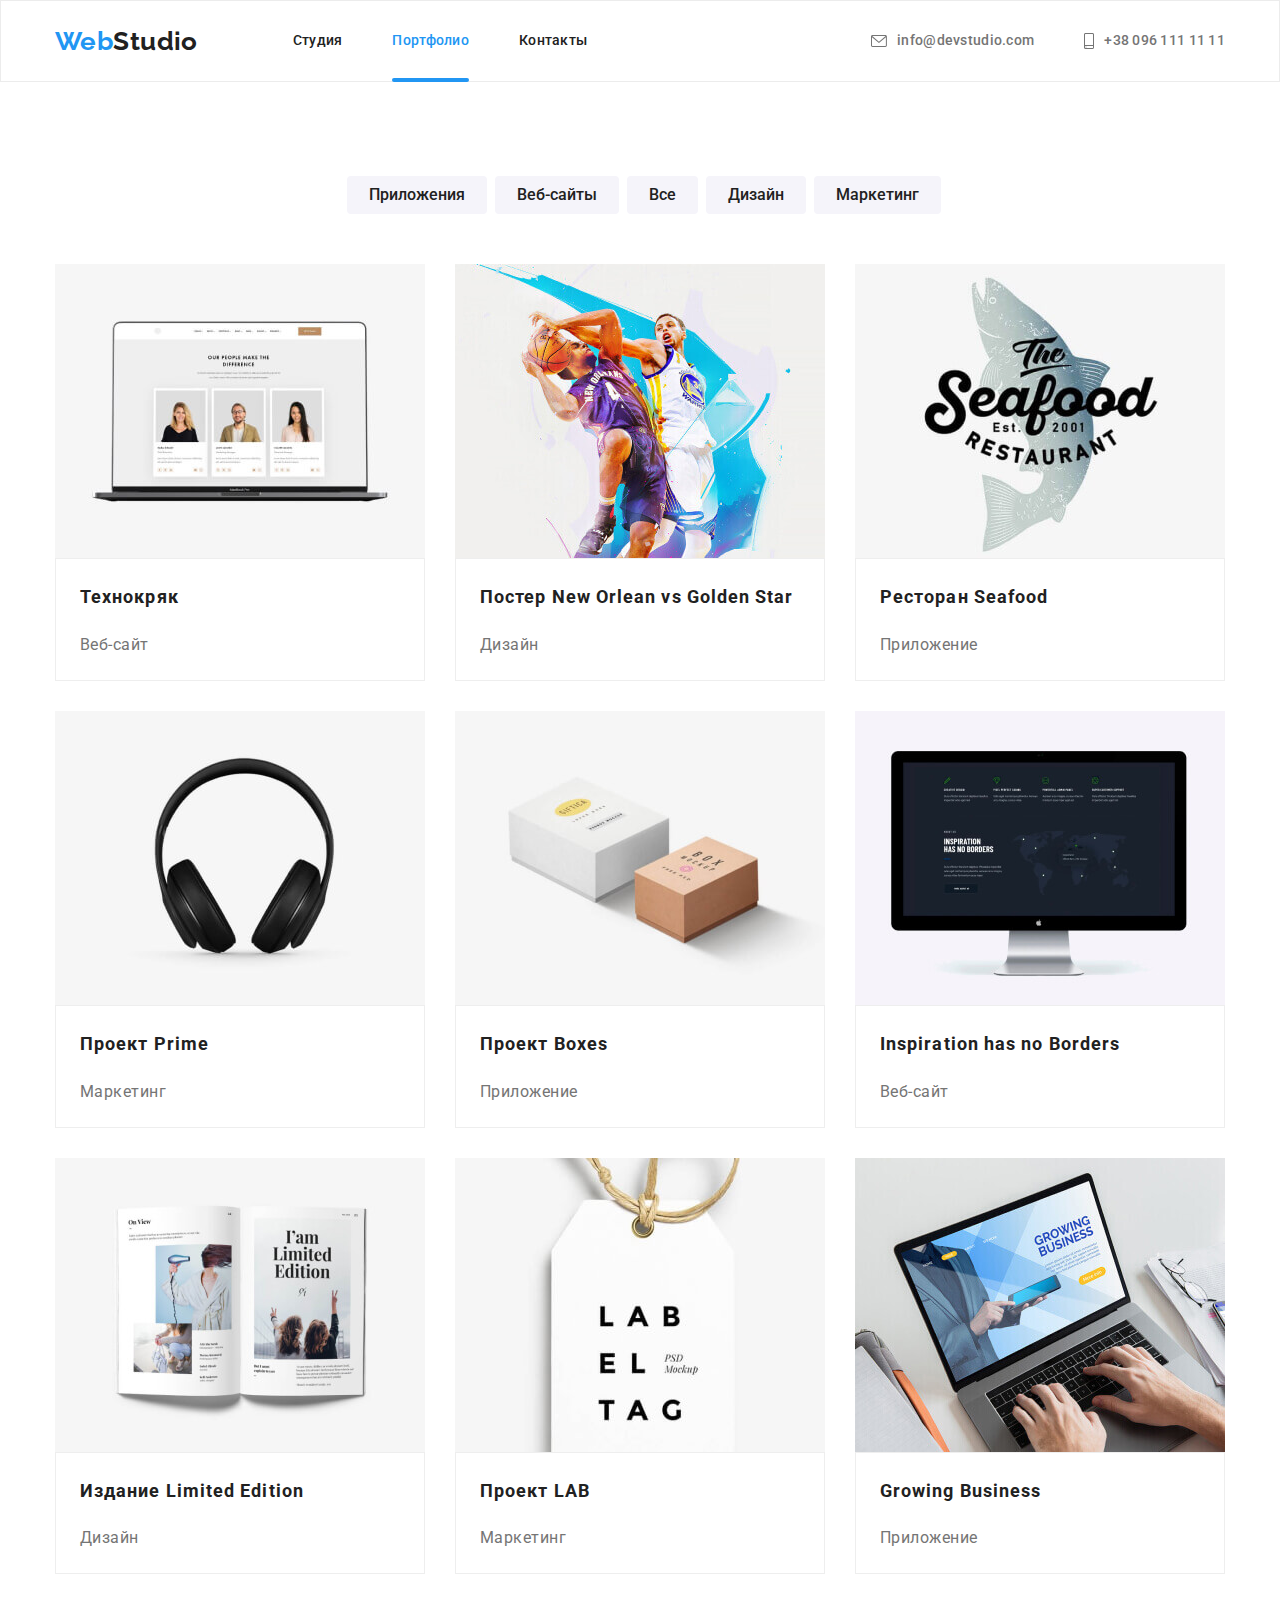
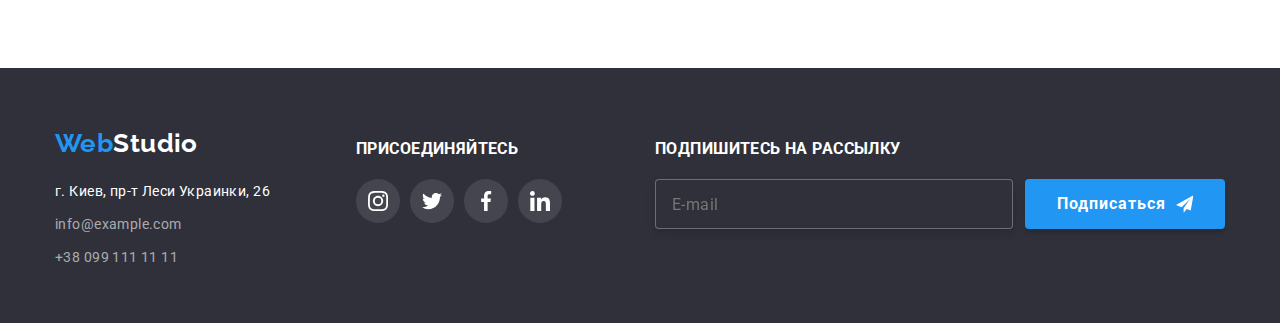
==== portfolio.html @ 230a0dd6 "клонирование" ====
<!DOCTYPE html>
<html lang="ru">
  <head>
    <meta charset="UTF-8" />
    <meta http-equiv="X-UA-Compatible" content="IE=edge" />
    <meta name="viewport" content="width=device-width, initial-scale=1.0" />
    <title>Эффективные решения для вашего бизнеса</title>
    <link rel="preconnect" href="https://fonts.gstatic.com" />
    <link
      href="https://fonts.googleapis.com/css2?family=Raleway:wght@700&family=Roboto:wght@400;500;700;900&display=swap"
      rel="stylesheet"
    />
    <link
      rel="stylesheet"
      href="https://cdnjs.cloudflare.com/ajax/libs/modern-normalize/1.0.0/modern-normalize.css"
    />
    <link rel="stylesheet" href="./css/main.css" />
  </head>

  <body>
    <header class="header">
      <div class="header__container">
        <nav class="header__nav">
          <a href="" lang="en" class="logo"
            >Web<span class="header__logo-text">Studio</span>
          </a>
          <ul class="header__list">
            <li class="item site-nav__item">
              <a href="./index.html" class="link site-nav__link">Студия</a>
            </li>
            <li class="item site-nav__item">
              <a href="" class="link site-nav__link current">Портфолио</a>
            </li>
            <li class="item site-nav__item">
              <a href="" class="link site-nav__link">Контакты</a>
            </li>
          </ul>
        </nav>

        <ul class="auth-nav">
          <li class="item auth-nav__item">
            <a
              class="link auth-nav__link"
              href="mailto:info@devstudio.com"
              target="_blank"
              rel="noopener noreferrer"
            >
              <svg class="icon auth-nav__icon" width="16px" height="12px">
                <use href="./images/icons.svg/sprite.svg#icon-envelope"></use>
              </svg>
              info@devstudio.com
            </a>
          </li>
          <li class="item auth-nav__item">
            <a
              class="link auth-nav__link"
              href="tel:+380961111111"
              target="_blank"
              rel="noopener noreferrer"
            >
              <svg class="icon auth-nav__icon" width="10px" height="16px">
                <use href="./images/icons.svg/sprite.svg#icon-smartphone"></use>
              </svg>
              +38 096 111 11 11
            </a>
          </li>
        </ul>
      </div>
    </header>

    <!-- Портфолио -->
    <section class="section">
      <div class="container">
        <h1 class="visually-hidden">Портфолио</h1>
        <ul class="control__list">
          <li class="control__item">
            <button type="button" class="control__btn">Приложения</button>
          </li>
          <li class="control__item">
            <button type="button" class="control__btn">Веб-сайты</button>
          </li>
          <li class="control__item">
            <button type="button" class="control__btn">Все</button>
          </li>
          <li class="control__item">
            <button type="button" class="control__btn">Дизайн</button>
          </li>
          <li class="control__item">
            <button type="button" class="control__btn">Маркетинг</button>
          </li>
        </ul>

        <ul class="portfolio__list">
          <li class="portfolio__item">
            <a class="portfolio__link" href="">
              <div class="portfolio__thumb">
                <img
                  src="./images/portfolio/technocryk.jpg"
                  alt="Технокряк"
                  width="370"
                  height="294"
                />
                <div class="portfolio-overlay">
                  <p class="portfolio__text">
                    Технокряк это современная площадка распространения
                    коронавируса. Компании используют эту платформу для
                    цифрового шпионажа и атак на защищённые сервера конкурентов.
                  </p>
                </div>
              </div>
              <div class="portfolio__box">
                <h2 class="portfolio__title">Технокряк</h2>
                <p class="portfolio__desc">Веб-сайт</p>
              </div>
            </a>
          </li>

          <li class="portfolio__item">
            <a class="portfolio__link" href="">
              <div class="portfolio__thumb">
                <img
                  src="./images/portfolio/poster.jpg"
                  alt="Постер"
                  width="370"
                  height="294"
                />
                <div class="portfolio-overlay">
                  <p class="portfolio__text">
                    Технокряк это современная площадка распространения
                    коронавируса. Компании используют эту платформу для
                    цифрового шпионажа и атак на защищённые сервера конкурентов.
                  </p>
                </div>
              </div>
              <div class="portfolio__box">
                <h2 class="portfolio__title">
                  Постер New Orlean vs Golden Star
                </h2>
                <p class="portfolio__desc">Дизайн</p>
              </div>
            </a>
          </li>
          <li class="portfolio__item">
            <a class="portfolio__link" href="">
              <div class="portfolio__thumb">
                <img
                  src="./images/portfolio/restaurant.jpg"
                  alt="Ресторан Seafood"
                  width="370"
                  height="294"
                />
                <div class="portfolio-overlay">
                  <p class="portfolio__text">
                    Технокряк это современная площадка распространения
                    коронавируса. Компании используют эту платформу для
                    цифрового шпионажа и атак на защищённые сервера конкурентов.
                  </p>
                </div>
              </div>
              <div class="portfolio__box">
                <h2 class="portfolio__title">Ресторан Seafood</h2>
                <p class="portfolio__desc">Приложение</p>
              </div>
            </a>
          </li>
          <li class="portfolio__item">
            <a class="portfolio__link" href="">
              <div class="portfolio__thumb">
                <img
                  src="./images/portfolio/project-prime.jpg"
                  alt="Проект Prime"
                  width="370"
                  height="294"
                />
                <div class="portfolio-overlay">
                  <p class="portfolio__text">
                    Технокряк это современная площадка распространения
                    коронавируса. Компании используют эту платформу для
                    цифрового шпионажа и атак на защищённые сервера конкурентов.
                  </p>
                </div>
              </div>
              <div class="portfolio__box">
                <h2 class="portfolio__title">Проект Prime</h2>
                <p class="portfolio__desc">Маркетинг</p>
              </div>
            </a>
          </li>
          <li class="portfolio__item">
            <a class="portfolio__link" href="">
              <div class="portfolio__thumb">
                <img
                  src="./images/portfolio/project-boxes.jpg"
                  alt="Проект Boxes"
                  width="370"
                  height="294"
                />
                <div class="portfolio-overlay">
                  <p class="portfolio__text">
                    Технокряк это современная площадка распространения
                    коронавируса. Компании используют эту платформу для
                    цифрового шпионажа и атак на защищённые сервера конкурентов.
                  </p>
                </div>
              </div>
              <div class="portfolio__box">
                <h2 class="portfolio__title">Проект Boxes</h2>
                <p class="portfolio__desc">Приложение</p>
              </div>
            </a>
          </li>
          <li class="portfolio__item">
            <a class="portfolio__link" href="">
              <div class="portfolio__thumb">
                <img
                  src="./images/portfolio/inspiration.jpg"
                  alt="Inspiration has no Borders"
                  width="370"
                  height="294"
                />
                <div class="portfolio-overlay">
                  <p class="portfolio__text">
                    Технокряк это современная площадка распространения
                    коронавируса. Компании используют эту платформу для
                    цифрового шпионажа и атак на защищённые сервера конкурентов.
                  </p>
                </div>
              </div>

              <div class="portfolio__box">
                <h2 class="portfolio__title">Inspiration has no Borders</h2>
                <p class="portfolio__desc">Веб-сайт</p>
              </div>
            </a>
          </li>
          <li class="portfolio__item">
            <a class="portfolio__link" href="">
              <div class="portfolio__thumb">
                <img
                  src="./images/portfolio/limited-edition.jpg"
                  alt="Издание Limited Edition"
                  width="370"
                  height="294"
                />
                <div class="portfolio-overlay">
                  <p class="portfolio__text">
                    Технокряк это современная площадка распространения
                    коронавируса. Компании используют эту платформу для
                    цифрового шпионажа и атак на защищённые сервера конкурентов.
                  </p>
                </div>
              </div>
              <div class="portfolio__box">
                <h2 class="portfolio__title">Издание Limited Edition</h2>
                <p class="portfolio__desc">Дизайн</p>
              </div>
            </a>
          </li>
          <li class="portfolio__item">
            <a class="portfolio__link" href="">
              <div class="portfolio__thumb">
                <img
                  src="./images/portfolio/project-lab.jpg"
                  alt="Проект LAB"
                  width="370"
                  height="294"
                />
                <div class="portfolio-overlay">
                  <p class="portfolio__text">
                    Технокряк это современная площадка распространения
                    коронавируса. Компании используют эту платформу для
                    цифрового шпионажа и атак на защищённые сервера конкурентов.
                  </p>
                </div>
              </div>
              <div class="portfolio__box">
                <h2 class="portfolio__title">Проект LAB</h2>
                <p class="portfolio__desc">Маркетинг</p>
              </div>
            </a>
          </li>
          <li class="portfolio__item">
            <a class="portfolio__link" href="">
              <div class="portfolio__thumb">
                <img
                  src="./images/portfolio/growing.jpg"
                  alt="Growing Business"
                  width="370"
                  height="294"
                />
                <div class="portfolio-overlay">
                  <p class="portfolio__text">
                    Технокряк это современная площадка распространения
                    коронавируса. Компании используют эту платформу для
                    цифрового шпионажа и атак на защищённые сервера конкурентов.
                  </p>
                </div>
              </div>
              <div class="portfolio__box">
                <h2 class="portfolio__title">Growing Business</h2>
                <p class="portfolio__desc">Приложение</p>
              </div>
            </a>
          </li>
        </ul>
      </div>
    </section>

    <!-- Футер -->
    <footer class="page-footer">
      <div class="container footer">
        <div class="footer-first">
          <a href="" lang="en" class="logo"
            >Web<span class="footer__logo-text">Studio</span>
          </a>

          <address class="address">
            <ul class="address__list">
              <li class="address__item">
                <a
                  class="link address__map"
                  href="https://goo.gl/maps/LCzn8i2AtvnE1q3n7"
                  target="_blank"
                  rel="noopener noreferrer"
                  >г. Киев, пр-т Леси Украинки, 26
                </a>
              </li>
              <li class="address__item">
                <a href="mailto:info@example.com" class="link address__link"
                  >info@example.com</a
                >
              </li>
              <li class="address__item">
                <a href="tel:+380991111111" class="link address__link"
                  >+38 099 111 11 11</a
                >
              </li>
            </ul>
          </address>
        </div>

        <div class="footer-social">
          <h3 class="footer-social__title">присоединяйтесь</h3>
          <ul class="footer-social__icons">
            <li class="footer-social__item">
              <a
                class="footer-social__link"
                href=""
                target="_blank"
                rel="noopener noreferrer"
              >
                <svg class="footer-social__svg" width="20" height="20">
                  <use
                    href="./images/icons.svg/sprite.svg#icon-instagram"
                  ></use>
                </svg>
              </a>
            </li>

            <li class="footer-social__item">
              <a
                class="footer-social__link"
                href=""
                target="_blank"
                rel="noopener noreferrer"
              >
                <svg class="footer-social__svg" width="20" height="20">
                  <use href="./images/icons.svg/sprite.svg#icon-twitter"></use>
                </svg>
              </a>
            </li>
            <li class="footer-social__item">
              <a
                class="footer-social__link"
                href=""
                target="_blank"
                rel="noopener noreferrer"
              >
                <svg class="footer-social__svg" width="20" height="20">
                  <use href="./images/icons.svg/sprite.svg#icon-facebook"></use>
                </svg>
              </a>
            </li>
            <li class="footer-social__item">
              <a
                class="footer-social__link"
                href=""
                target="_blank"
                rel="noopener noreferrer"
              >
                <svg class="footer-social__svg" width="20" height="20">
                  <use href="./images/icons.svg/sprite.svg#icon-linkedin"></use>
                </svg>
              </a>
            </li>
          </ul>
        </div>

        <form class="footer-input">
          <h3 class="footer-input__title">Подпишитесь на рассылку</h3>
          <div class="footer-mailing">
            <label for="footer-email" class="form-group__label"></label>
            <input
              class="footer-mailing__mail"
              type="text"
              name="e-mail"
              id="footer-email"
              placeholder="E-mail"
            />

            <button type="button" class="btn footer-mailing__button">
              Подписаться
              <svg class="footer-mailing__icon" width="24" height="24">
                <use href="./images/icons.svg/sprite.svg#icon-send"></use>
              </svg>
            </button>
          </div>
        </form>
      </div>
    </footer>
  </body>
</html>
---- css/main.css ----
:root {
  --primary-text-color: #757575;
  --title-text-color: #212121;
  --accent-color: #2196f3;
  --primary-white-color: #ffffff;
  --accent-grey-color: #afb1b8;
  --animation: 250ms cubic-bezier(0.4, 0, 0.2, 1);
  --dark-bg: #2f303a;
  --main-font: 'Roboto', sans-serif;
}

html {
  box-sizing: border-box;
}

*,
*::before,
*::after {
  box-sizing: inherit;
}

body {
  font-family: var(--main-font);
  font-size: 14px;
  line-height: 1.71;
  letter-spacing: 0.03em;
  color: var(--primary-text-color);
  background-color: var(--primary-white-color);
}

h1,
h2,
h3,
p {
  margin-top: 0;
}

ul {
  list-style: none;
  margin: 0;
  padding: 0;
}

.visually-hidden {
  position: absolute !important;
  clip: rect(1px 1px 1px 1px);
  clip: rect(1px, 1px, 1px, 1px);
  padding: 0 !important;
  border: 0 !important;
  height: 1px !important;
  width: 1px !important;
  overflow: hidden;
}

.link {
  color: inherit;
  text-decoration: none;
  position: relative;
  transition: color var(--animation);
}

.link.current::after {
  position: absolute;
  content: '';
  left: 0;
  bottom: -1px;
  display: block;
  width: 100%;
  height: 4px;
  background-color: var(--accent-color);
  border-radius: 2px;
}

.link:hover,
.link:focus {
  color: var(--accent-color);
}

.icon {
  fill: currentColor;
}

img {
  display: block;
  max-width: 100%;
  height: auto;
}

.container {
  margin-left: auto;
  margin-right: auto;
  width: 1200px;
  padding-left: 15px;
  padding-right: 15px;
}

.address {
  margin-top: 20px;
  font-style: inherit;
}

.address__item:not(:first-child) {
  margin-top: 9px;
}

.address__map {
  color: var(--primary-white-color);
}

.address__link {
  color: rgba(255, 255, 255, 0.6);
}

.logo {
  font-family: Raleway;
  font-weight: 700;
  font-size: 26px;
  line-height: 1.19;
  color: var(--accent-color);
  text-decoration: none;
}

.btn {
  display: inline-block;
  border-radius: 4px;
  padding: 10px 32px;
  min-width: 50px;
  margin: auto;
  padding: auto;
  color: var(--primary-white-color);
  background-color: var(--accent-color);
  box-shadow: 0px 4px 4px rgba(0, 0, 0, 0.15);
  font-weight: 700;
  font-size: 16px;
  line-height: 1.87;
  align-items: center;
  letter-spacing: 0.06em;
  cursor: pointer;
  border: none;
}

.backdrop {
  position: fixed;
  top: 0;
  left: 0;
  width: 100%;
  height: 100%;
  opacity: 1;
  transition: opacity var(--animation), visibility var(--animation);
}

.backdrop.is-hidden {
  opacity: 0;
  pointer-events: none;
  visibility: hidden;
}

.modal {
  position: absolute;
  top: 50%;
  left: 50%;
  transform: translate(-50%, -50%);
  min-height: 581px;
  min-width: 528px;
  background-color: var(--primary-white-color);
  box-shadow: 0px 1px 3px rgba(0, 0, 0, 0.12), 0px 1px 1px rgba(0, 0, 0, 0.14),
    0px 2px 1px rgba(0, 0, 0, 0.2);
  border-radius: 4px;
}

.modal__btn {
  position: absolute;
  top: 8px;
  right: 8px;
  background: var(--primary-white-color);
  border: 1px solid rgba(0, 0, 0, 0.1);
  width: 30px;
  height: 30px;
  border-radius: 50%;
  cursor: pointer;
  color: #000000;
  transition: color 250ms cubic-bezier(0.4, 0, 0.2, 1);
}

.modal__icon {
  fill: currentColor;
  transition: color 250ms cubic-bezier(0.4, 0, 0.2, 1);
}

.modal__btn:hover,
.modal__btn:focus {
  color: var(--accent-color);
}

.form {
  display: flex;
  flex-direction: column;
  min-width: 448px;
  padding: 40px;
}

.form__title {
  font-weight: 700;
  font-size: 20px;
  line-height: 1.15;
  text-align: center;
  color: var(--title-text-color);
  margin-bottom: 12px;
}

.form-group {
  position: relative;
  display: flex;
  flex-direction: column;
  margin-bottom: 10px;
}

.form-group__comment {
  display: flex;
  flex-direction: column;
  margin-bottom: 20px;
}

textarea {
  resize: none;
}

.form-group__label {
  font-size: 12px;
  line-height: 1.17;
  letter-spacing: 0.01em;
  color: var(--primary-text-color);
  margin-bottom: 4px;
}

.form-group__contact {
  font-size: 12px;
  line-height: 1.17;
  letter-spacing: 0.01em;
  color: #000000;
  cursor: pointer;
  width: 100%;
  border: 1px solid rgba(33, 33, 33, 0.2);
  box-sizing: border-box;
  border-radius: 4px;
  outline: none;
  transition: border-color 250ms cubic-bezier(0.4, 0, 0.2, 1);
}

.form-input {
  height: 40px;
  padding-left: 42px;
  margin: 0;
}

.form-group__contact:focus + .form-group__icon,
.form-group__contact:focus {
  border-color: var(--accent-color);
  fill: var(--accent-color);
}

.form-group__icon {
  position: absolute;
  top: 50%;
  left: 12px;
  width: 18px;
  height: 18px;
  fill: #000000;
  transition: fill 250ms cubic-bezier(0.4, 0, 0.2, 1);
}

.form__textarea {
  height: 120px;
  padding: 12px 14px;
}

.form__textarea::placeholder {
  color: rgba(117, 117, 117, 0.5);
  color: 1px solid #000000;
}

.form__checkbox-label {
  display: flex;
  align-items: center;
  justify-content: center;
  font-size: 14px;
  line-height: 1.71;
  color: var(--primary-text-color);
  margin-bottom: 30px;
}

.form__checkbox-label::before {
  content: '';
  display: inline-block;
  width: 16px;
  height: 16px;
  border: 1.8px solid #212121;
  border-radius: 3px;
  margin-right: 8px;
}

.form__checkbox:checked + .form__checkbox-label::before {
  background-image: url(../images/icons.svg/checkbox.svg);
  background-repeat: no-repeat;
  background-position: center;
  background-size: contain;
  background-color: var(--accent-color);
  border: var(--accent-color);
}

.form__checkbox:focus + .form__checkbox-label::before {
  box-shadow: inherit;
}

.form__checkbox-link {
  color: var(--accent-color);
  margin-left: 4px;
}

.control__list {
  display: flex;
  justify-content: center;
  margin-bottom: 50px;
}

.control__item {
  margin-left: 8px;
}

.control__btn {
  display: inline-block;
  font-weight: 500;
  font-size: 16px;
  line-height: 1.62;
  text-align: center;
  cursor: pointer;
  border-radius: 4px;
  border: none;
  padding: 6px 22px;
  min-width: 38px;
  color: var(--title-text-color);
  background-color: #f5f4fa;
  transition: background-color var(--animation), color var(--animation);
}

.control__btn:hover,
.control__btn:focus {
  color: var(--primary-white-color);
  background-color: var(--accent-color);
  box-shadow: 0px 3px 1px rgba(0, 0, 0, 0.1), 0px 1px 2px rgba(0, 0, 0, 0.08),
    0px 2px 2px rgba(0, 0, 0, 0.12);
}

.hero {
  max-width: 1600px;
  height: 600px;
  margin-left: auto;
  margin-right: auto;
  background-color: var(--dark-bg);
  background-image: linear-gradient(
      to right,
      rgba(0, 0, 0, 0.4),
      rgba(0, 0, 0, 0.2)
    ),
    url(../images/hero.jpg);
  background-repeat: no-repeat;
  background-size: cover;
  background-position: center;
  text-align: center;
  padding-top: 200px;
  padding-bottom: 200px;
}

.hero__title {
  margin-bottom: 30px;
  font-family: var(--main-font);
  font-weight: 900;
  font-size: 44px;
  line-height: 1.36;
  letter-spacing: 0.06em;
  text-transform: uppercase;
  color: var(--primary-white-color);
}

.header {
  display: flex;
  border: 1px solid #ececec;
}

.header__logo-text {
  color: var(--title-text-color);
}
.header__container {
  display: flex;
  align-items: center;

  margin-left: auto;
  margin-right: auto;
  width: 1200px;
  padding-left: 15px;
  padding-right: 15px;
}

.header__nav {
  display: flex;
  align-items: center;
}

.header__list {
  display: flex;

  margin-left: 95px;
}

.auth-nav {
  display: flex;
  align-items: center;
  margin-left: auto;
  font-weight: 500;
  font-size: 14px;
  line-height: 1.14;
  letter-spacing: 0.02em;
  color: var(--primary-text-color);
}

.auth-nav__item:not(:first-child) {
  margin-left: 50px;
}

.auth-nav__link {
  display: inline-flex;
  align-items: center;
  justify-content: center;
  padding-top: 32px;
  padding-bottom: 31px;
  transition: color var(--animation);
}

.auth-nav__link:hover,
.auth-nav__link:focus {
  color: var(--accent-color);
}

.auth-nav__icon {
  margin-right: 10px;
}

.auth-nav__item {
  display: inline-flex;
  align-items: center;
  justify-content: center;
}

.site-nav__item:not(:last-child) {
  margin-right: 50px;
}

.site-nav__link {
  display: block;
  padding-top: 32px;
  padding-bottom: 32px;
  color: var(--title-text-color);
  font-weight: 500;
  font-size: 14px;
  line-height: 1.14;
  letter-spacing: 0.02em;
  transition: color var(--animation);
}

.site-nav__link.current {
  color: var(--accent-color);
}

.site-nav__link:hover,
.site-nav__link:focus {
  color: var(--accent-color);
}

.features {
  padding-top: 94px;
}

.features__list {
  display: flex;
}

.features__item {
  width: calc(100% - 120px / 4);
  min-height: 75px;
  margin-right: 30px;
}

.features__thumb {
  display: flex;
  align-items: center;
  justify-content: center;
  width: 100%;
  height: 120px;
  background: #f5f4fa;
  border-radius: 4px;
  margin-bottom: 30px;
}

.features__icon {
  width: 70px;
  height: 70px;
}

.features__title {
  display: flex;
  margin-bottom: 10px;
  font-size: 14px;
  line-height: 1.14;
  text-transform: uppercase;
  color: var(--title-text-color);
}

.features__text {
  margin-bottom: 0;
  font-style: inherit;
}

.features__item:nth-child(4n) {
  margin-right: 0;
}

.section {
  padding-top: 94px;
  padding-bottom: 94px;
}

.section__title {
  margin-bottom: 50px;
  font-weight: 700;
  font-family: ar(--main-font);
  font-size: 36px;
  line-height: 1.17;
  color: var(--title-text-color);
  text-align: center;
}

.service__title {
  font-weight: 700;
  line-height: 1.14;
  text-align: center;
  text-transform: uppercase;
  margin-bottom: 0;
  align-items: center;
  justify-content: center;
  color: var(--primary-white-color);
}

.service__list {
  display: flex;
  align-items: center;
}

.service__item {
  margin-left: 30px;
}

.service__item {
  position: relative;
}

.service__apps {
  position: absolute;
  bottom: 0;
  left: 0;
  display: flex;
  width: 100%;
  height: 70px;
  align-items: center;
  justify-content: center;
  background-color: rgba(47, 48, 58, 0.8);
  transform: translateY(0);
}

.team {
  background: #f5f4fa;
}

.team__list {
  display: flex;
  align-items: center;
}

.team__item {
  text-align: center;
  background: var(--primary-white-color);
  box-shadow: 0px 1px 3px rgba(0, 0, 0, 0.12), 0px 1px 1px rgba(0, 0, 0, 0.14),
    0px 2px 1px rgba(0, 0, 0, 0.2);
  border-radius: 0px 0px 4px 4px;
}

.team__item:not(:first-child) {
  margin-left: 30px;
}

.our-team {
  padding: 30px 32px 0 32px;
}

.our-team__title {
  margin-bottom: 10px;
  font-weight: 500;
  font-size: 16px;
  line-height: 1.19;
  color: var(--title-text-color);
}

.our-team__text {
  margin-bottom: 16px;
  font-size: 16px;
  line-height: 1.19;
  color: var(--primary-text-color);
}

.social-icons__list {
  display: flex;
  align-items: center;
  justify-content: center;
  padding: 0 32px 30px 32px;
}

.social-icons__item {
  padding: 0;
  border: none;
  text-align: center;
}

.social-icons__item:not(:last-child) {
  margin-right: 10px;
}

.social-icons__link {
  display: flex;
  align-items: center;
  justify-content: center;
  width: 44px;
  height: 44px;
  border-radius: 50%;
  background-color: var(--primary-white-color);
  transition: background-color var(--animation);
}

.social-icons__svg {
  width: 20px;
  height: 20px;
  fill: #afb1b8;
  transition: fill var(--animation);
}

.social-icons__link:hover .social-icons__svg,
.social-icons__link:focus .social-icons__svg {
  fill: var(--primary-white-color);
}

.social-icons__link:hover,
.social-icons__link:focus {
  background-color: var(--accent-color);
}

.client__list {
  display: flex;
}

.client__item {
  align-items: center;
  width: calc(100% - 6 * 30px / 6);
  height: 92px;
  padding: 0;
  box-sizing: border-box;
  border-radius: 4px;
}

.client__item:not(:last-child) {
  margin-right: 30px;
}

.client__link {
  display: flex;
  align-items: center;
  justify-content: center;
  width: 170px;
  height: 92px;
  border: 1px solid #afb1b8;
  border-radius: 4px;
  transition: border-color var(--animation);
}

.client__icon {
  width: 106px;
  height: 60px;
  fill: var(--accent-grey-color);
  transition: fill var(--animation);
}

.client__link:hover .client__icon,
.client__link:focus .client__icon {
  fill: var(--accent-color);
}

.client__link:hover,
.client__link:focus {
  border-color: var(--accent-color);
}

.page-footer {
  background-color: var(--dark-bg);
  padding-top: 60px;
  padding-bottom: 60px;
}

.footer {
  display: flex;
}

.footer-first {
  display: block;
  min-width: 231px;
  height: 135px;
}

.footer__logo-text {
  color: var(--primary-white-color);
}

.footer-social {
  display: block;
  text-align: center;
  width: 250px;
  height: 135px;
  margin-left: 70px;
  padding-top: 12px;
}

.footer-social__title {
  margin-bottom: 20px;
  text-align: left;
  font-weight: 700px;
  line-height: 1.14;
  text-transform: uppercase;
  color: var(--primary-white-color);
}

.footer-social__icons {
  display: flex;
  justify-content: left;
  padding: 0;
}

.footer-social__item {
  padding: 0;
  border: none;
  text-align: center;
}

.footer-social__item:not(:last-child) {
  margin-right: 10px;
}

.footer-social__link {
  display: flex;
  align-items: center;
  justify-content: center;
  width: 44px;
  height: 44px;
  padding: 0;
  border: none;
  border-radius: 50%;
  background-color: rgba(255, 255, 255, 0.1);
  transition: background-color var(--animation);
}

.footer-social__svg {
  fill: var(--primary-white-color);
}

.footer-social .footer-social__link:hover,
.footer-social .footer-social__link:focus {
  background-color: var(--accent-color);
}

.footer-input {
  margin-left: 93px;
  padding-top: 12px;
}

.footer-input__title {
  font-weight: 700;
  line-height: 1.14;
  text-transform: uppercase;
  margin-bottom: 20px;
  color: var(--primary-white-color);
}

.footer-mailing {
  display: flex;
  align-items: center;
}

.footer-mailing__mail {
  font-size: 16px;
  line-height: 1.25;
  letter-spacing: 0.03em;
  background-color: var(--dark-bg);
  color: var(--primary-white-color);
  width: 358px;
  height: 50px;
  border: 1px solid rgba(255, 255, 255, 0.3);
  box-sizing: border-box;
  filter: drop-shadow(0px 4px 4px rgba(0, 0, 0, 0.15));
  border-radius: 4px;
  outline: none;
  padding-left: 16px;
  margin-right: 12px;
}

.footer-mailing__button {
  display: flex;
  align-items: center;
  text-align: center;
  font-weight: 700;
  font-size: 16px;
  line-height: 1.87;
  letter-spacing: 0.06em;
  color: var(--primary-white-color);
  width: 200px;
  height: 50px;
  background: var(--accent-color);
  box-shadow: 0px 4px 4px rgba(0, 0, 0, 0.15);
  border-radius: 4px;
}

.footer-mailing__icon {
  fill: var(--primary-white-color);
  margin-left: 10px;
}

.portfolio__list {
  display: flex;
  flex-wrap: wrap;
  margin: -15px;
}

.portfolio__item {
  width: 370px;
  margin: 15px;
}

.portfolio__link {
  display: block;
  text-decoration: none;
  transition: box-shadow var(--animation);
}

.portfolio__link:hover,
.portfolio__link:focus,
.portfolio__link:hover .portfolio-overlay,
.portfolio__link:focus .portfolio-overlay {
  box-shadow: 0px 1px 1px rgba(0, 0, 0, 0.12), 0px 4px 4px rgba(0, 0, 0, 0.06),
    1px 4px 6px rgba(0, 0, 0, 0.16);
  transform: translateY(0);
  opacity: 1;
}

.portfolio__thumb {
  display: block;
  position: relative;
  overflow: hidden;
}

.portfolio__text {
  position: absolute;
  top: 50%;
  left: 50%;
  transform: translate(-50%, -50%);
  width: 370px;
  height: 294px;
  font: inherit;
  cursor: pointer;
  padding: 63px 24px 63px 24px;
  text-align: center;
  justify-content: center;
  transition: background-color var(--animation);
  font-size: 18px;
  line-height: 1.56;
  color: var(--primary-white-color);
}

.portfolio-overlay {
  position: absolute;
  top: 0;
  left: 0;
  width: 100%;
  height: 100%;
  background-color: rgba(33, 150, 243, 0.9);
  opacity: 0;
  transform: translateY(100%);
  transition: transform var(--animation), opacity var(--animation);
}

.portfolio__box {
  padding: 20px 24px 20px 24px;
  background: var(--primary-white-color);
  border-top: none;
  border: 1px solid #eeeeee;
}

.portfolio__title {
  margin-bottom: 4;
  font-size: 18px;
  line-height: 2;
  letter-spacing: 0.06em;
  color: var(--title-text-color);
}

.portfolio__desc {
  margin-bottom: 0;
  font-size: 16px;
  line-height: 1.87;
  letter-spacing: 0.03em;
  color: var(--primary-text-color);
}
/*# sourceMappingURL=main.css.map */
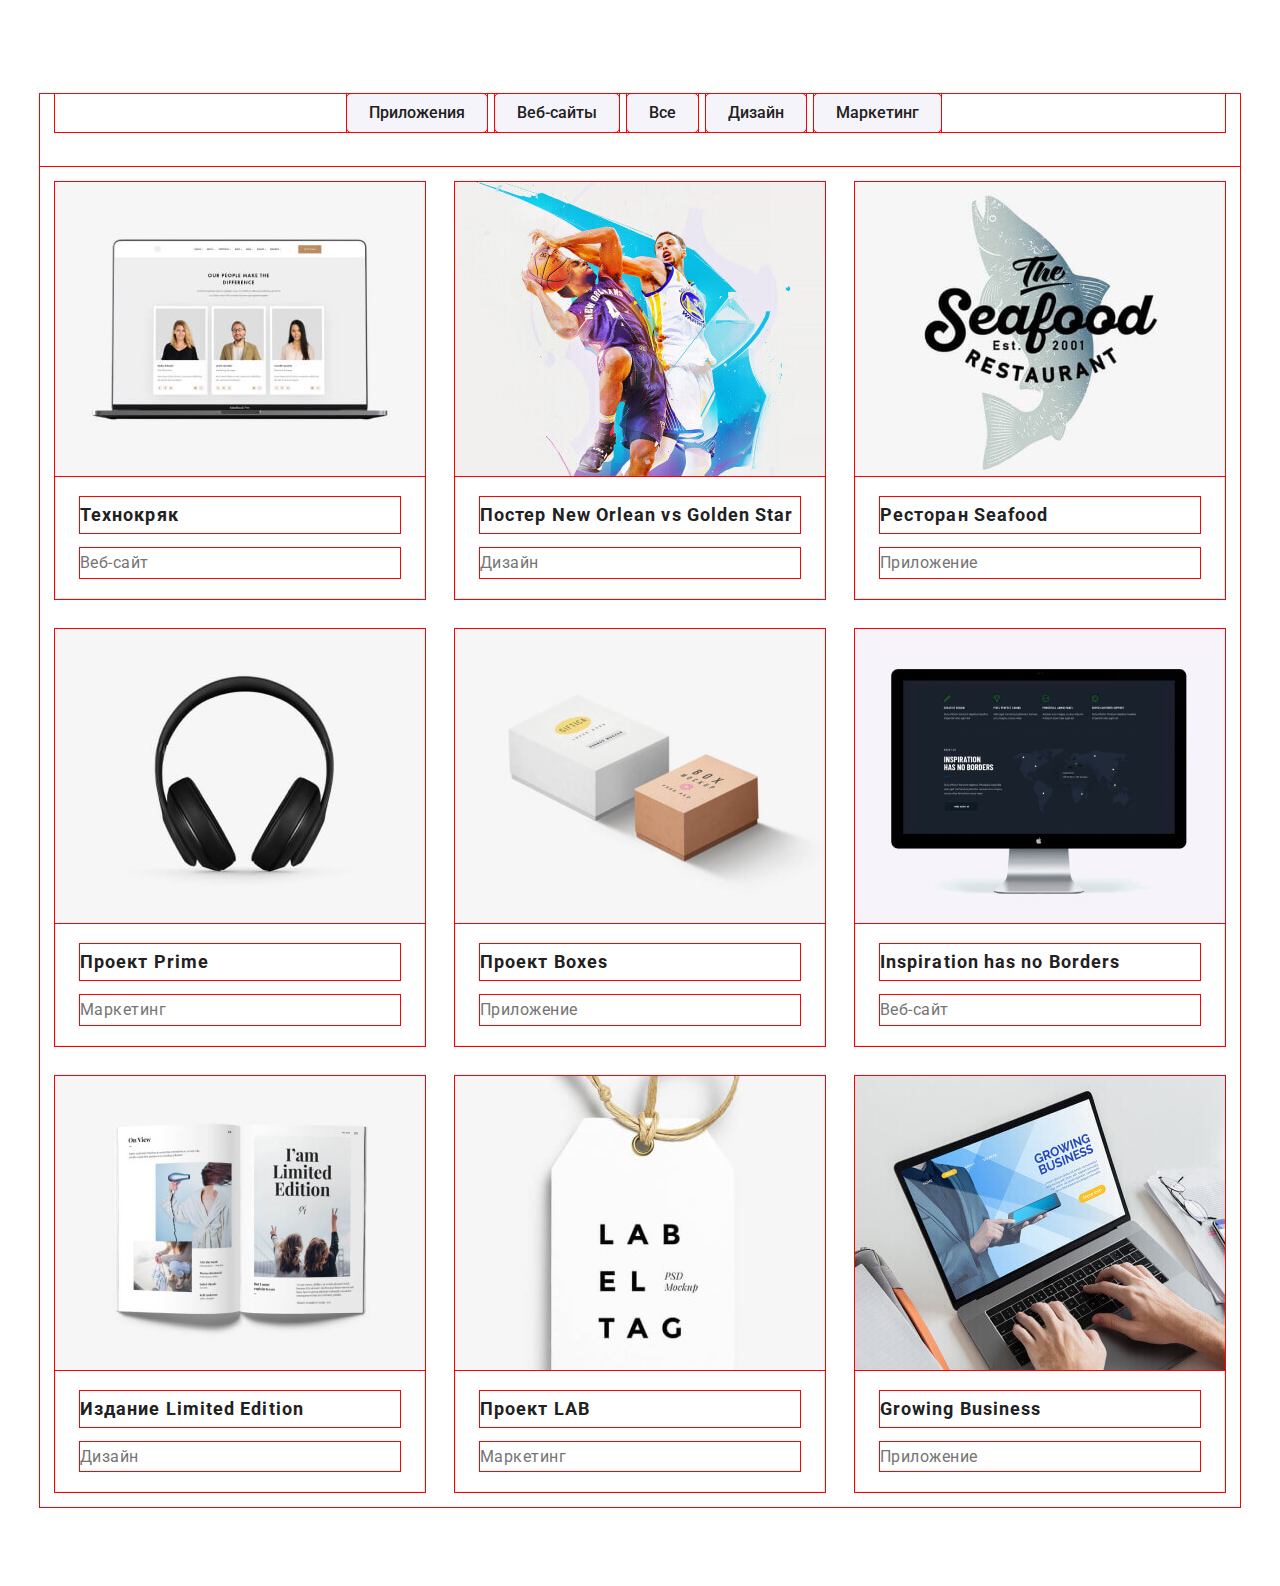
==== commit c7baecd6: "подготовка" ====
--- a/portfolio.html
+++ b/portfolio.html
@@ -18,7 +18,7 @@
   </head>
 
   <body>
-    <header class="header">
+    <!-- <header class="header">
       <div class="header__container">
         <nav class="header__nav">
           <a href="" lang="en" class="logo"
@@ -66,7 +66,7 @@
           </li>
         </ul>
       </div>
-    </header>
+    </header> -->
 
     <!-- Портфолио -->
     <section class="section">
@@ -307,7 +307,7 @@
     </section>
 
     <!-- Футер -->
-    <footer class="page-footer">
+    <!-- <footer class="page-footer">
       <div class="container footer">
         <div class="footer-first">
           <a href="" lang="en" class="logo"
@@ -417,6 +417,6 @@
           </div>
         </form>
       </div>
-    </footer>
+    </footer> -->
   </body>
 </html>
--- a/css/main.css
+++ b/css/main.css
@@ -17,6 +17,7 @@
 *::before,
 *::after {
   box-sizing: inherit;
+  outline: 1px solid red;
 }
 
 body {
@@ -163,8 +164,7 @@
   min-height: 581px;
   min-width: 528px;
   background-color: var(--primary-white-color);
-  box-shadow: 0px 1px 3px rgba(0, 0, 0, 0.12), 0px 1px 1px rgba(0, 0, 0, 0.14),
-    0px 2px 1px rgba(0, 0, 0, 0.2);
+  box-shadow: 0px 1px 3px rgba(0, 0, 0, 0.12), 0px 1px 1px rgba(0, 0, 0, 0.14), 0px 2px 1px rgba(0, 0, 0, 0.2);
   border-radius: 4px;
 }
 
@@ -347,8 +347,7 @@
 .control__btn:focus {
   color: var(--primary-white-color);
   background-color: var(--accent-color);
-  box-shadow: 0px 3px 1px rgba(0, 0, 0, 0.1), 0px 1px 2px rgba(0, 0, 0, 0.08),
-    0px 2px 2px rgba(0, 0, 0, 0.12);
+  box-shadow: 0px 3px 1px rgba(0, 0, 0, 0.1), 0px 1px 2px rgba(0, 0, 0, 0.08), 0px 2px 2px rgba(0, 0, 0, 0.12);
 }
 
 .hero {
@@ -357,12 +356,7 @@
   margin-left: auto;
   margin-right: auto;
   background-color: var(--dark-bg);
-  background-image: linear-gradient(
-      to right,
-      rgba(0, 0, 0, 0.4),
-      rgba(0, 0, 0, 0.2)
-    ),
-    url(../images/hero.jpg);
+  background-image: linear-gradient(to right, rgba(0, 0, 0, 0.4), rgba(0, 0, 0, 0.2)), url(../images/hero.jpg);
   background-repeat: no-repeat;
   background-size: cover;
   background-position: center;
@@ -390,10 +384,10 @@
 .header__logo-text {
   color: var(--title-text-color);
 }
+
 .header__container {
   display: flex;
   align-items: center;
-
   margin-left: auto;
   margin-right: auto;
   width: 1200px;
@@ -408,7 +402,6 @@
 
 .header__list {
   display: flex;
-
   margin-left: 95px;
 }
 
@@ -588,8 +581,7 @@
 .team__item {
   text-align: center;
   background: var(--primary-white-color);
-  box-shadow: 0px 1px 3px rgba(0, 0, 0, 0.12), 0px 1px 1px rgba(0, 0, 0, 0.14),
-    0px 2px 1px rgba(0, 0, 0, 0.2);
+  box-shadow: 0px 1px 3px rgba(0, 0, 0, 0.12), 0px 1px 1px rgba(0, 0, 0, 0.14), 0px 2px 1px rgba(0, 0, 0, 0.2);
   border-radius: 0px 0px 4px 4px;
 }
 
@@ -859,8 +851,7 @@
 .portfolio__link:focus,
 .portfolio__link:hover .portfolio-overlay,
 .portfolio__link:focus .portfolio-overlay {
-  box-shadow: 0px 1px 1px rgba(0, 0, 0, 0.12), 0px 4px 4px rgba(0, 0, 0, 0.06),
-    1px 4px 6px rgba(0, 0, 0, 0.16);
+  box-shadow: 0px 1px 1px rgba(0, 0, 0, 0.12), 0px 4px 4px rgba(0, 0, 0, 0.06), 1px 4px 6px rgba(0, 0, 0, 0.16);
   transform: translateY(0);
   opacity: 1;
 }
@@ -923,4 +914,4 @@
   letter-spacing: 0.03em;
   color: var(--primary-text-color);
 }
-/*# sourceMappingURL=main.css.map */
+/*# sourceMappingURL=main.css.map */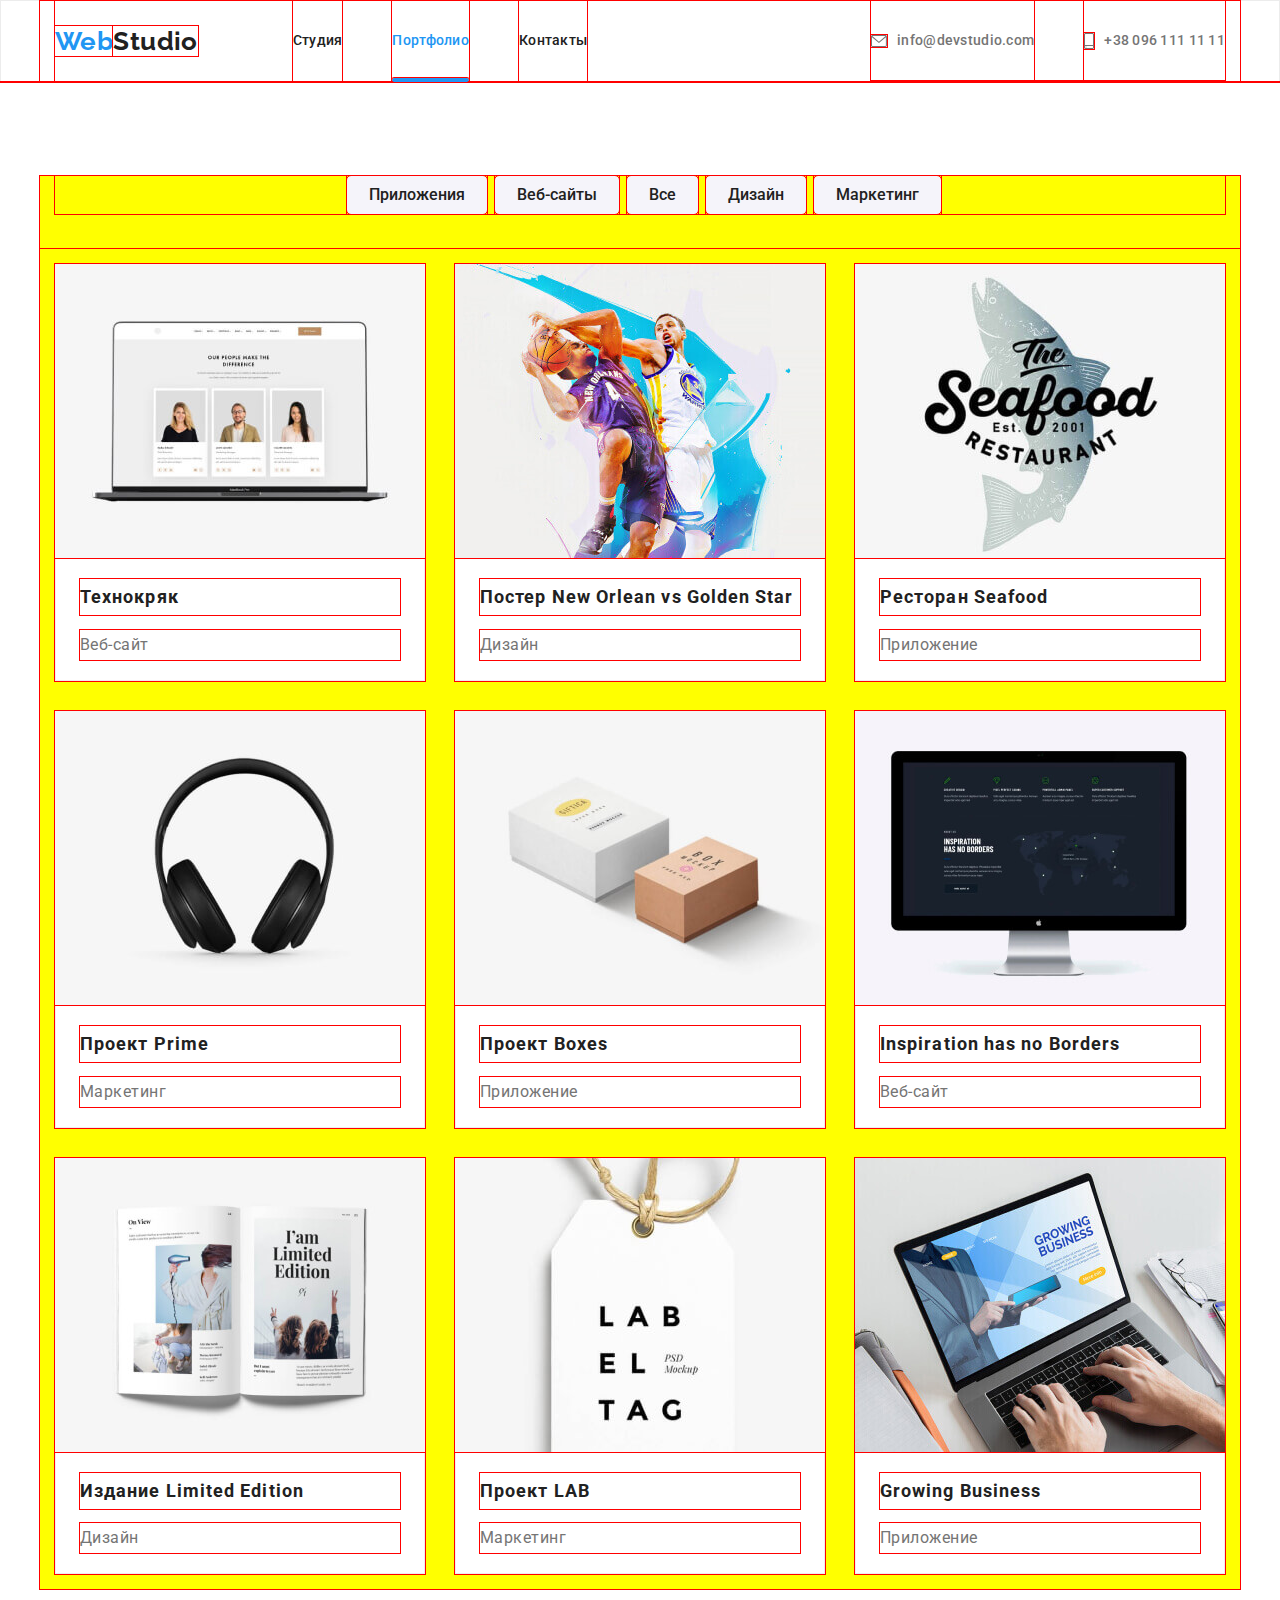
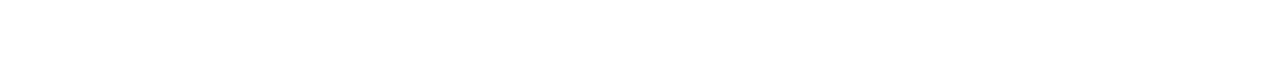
==== commit 413850fd: "изменения" ====
--- a/portfolio.html
+++ b/portfolio.html
@@ -18,7 +18,7 @@
   </head>
 
   <body>
-    <!-- <header class="header">
+    <header class="header">
       <div class="header__container">
         <nav class="header__nav">
           <a href="" lang="en" class="logo"
@@ -66,7 +66,7 @@
           </li>
         </ul>
       </div>
-    </header> -->
+    </header>
 
     <!-- Портфолио -->
     <section class="section">
--- a/css/main.css
+++ b/css/main.css
@@ -83,16 +83,38 @@
 
 img {
   display: block;
-  max-width: 100%;
+  width: 100%;
   height: auto;
 }
 
 .container {
+  width: 100%;
   margin-left: auto;
   margin-right: auto;
-  width: 1200px;
   padding-left: 15px;
   padding-right: 15px;
+  background-color: aqua;
+}
+
+@media screen and (min-width: 480px) {
+  .container {
+    max-width: 480px;
+    background-color: coral;
+  }
+}
+
+@media screen and (min-width: 768px) {
+  .container {
+    max-width: 768px;
+    background-color: lightgreen;
+  }
+}
+
+@media screen and (min-width: 1200px) {
+  .container {
+    max-width: 1200px;
+    background-color: yellow;
+  }
 }
 
 .address {
@@ -475,12 +497,33 @@
 
 .features__list {
   display: flex;
+  flex-wrap: wrap;
+  margin: -15px;
 }
 
 .features__item {
-  width: calc(100% - 120px / 4);
   min-height: 75px;
-  margin-right: 30px;
+  margin: 15px;
+}
+
+@media screen and (min-width: 480px) {
+  .features__item {
+    width: 100%;
+    max-width: 450px;
+  }
+}
+
+@media screen and (min-width: 768px) {
+  .features__item {
+    flex-basis: calc((100% - 2 * 30px) / 2);
+    max-width: 354px;
+  }
+}
+
+@media screen and (min-width: 1200px) {
+  .features__item {
+    flex-basis: calc((100% - 4 * 30px) / 4);
+  }
 }
 
 .features__thumb {
@@ -511,10 +554,6 @@
 .features__text {
   margin-bottom: 0;
   font-style: inherit;
-}
-
-.features__item:nth-child(4n) {
-  margin-right: 0;
 }
 
 .section {
@@ -575,18 +614,45 @@
 
 .team__list {
   display: flex;
-  align-items: center;
+  flex-wrap: wrap;
+  align-items: center;
+  margin: -15px;
 }
 
 .team__item {
   text-align: center;
+  margin: 15px;
   background: var(--primary-white-color);
   box-shadow: 0px 1px 3px rgba(0, 0, 0, 0.12), 0px 1px 1px rgba(0, 0, 0, 0.14), 0px 2px 1px rgba(0, 0, 0, 0.2);
   border-radius: 0px 0px 4px 4px;
 }
 
-.team__item:not(:first-child) {
-  margin-left: 30px;
+@media screen and (max-width: 480px) {
+  .team__item {
+    width: 100%;
+    margin-left: auto;
+    margin-right: auto;
+  }
+}
+
+@media screen and (min-width: 480px) {
+  .team__item {
+    width: 100%;
+    max-width: 450px;
+  }
+}
+
+@media screen and (min-width: 768px) {
+  .team__item {
+    flex-basis: calc((100% - 2 * 30px) / 2);
+    max-width: 354px;
+  }
+}
+
+@media screen and (min-width: 1200px) {
+  .team__item {
+    flex-basis: calc((100% - 4 * 30px) / 4);
+  }
 }
 
 .our-team {
@@ -655,26 +721,43 @@
 
 .client__list {
   display: flex;
+  flex-wrap: wrap;
+  margin: -15px;
 }
 
 .client__item {
   align-items: center;
-  width: calc(100% - 6 * 30px / 6);
   height: 92px;
   padding: 0;
+  margin: 15px;
   box-sizing: border-box;
   border-radius: 4px;
-}
-
-.client__item:not(:last-child) {
-  margin-right: 30px;
+  flex-basis: calc((100% - 2 * 30px) / 2);
+}
+
+@media screen and (min-width: 480px) {
+  .client__item {
+    flex-basis: calc((100% - 2 * 30px) / 2);
+  }
+}
+
+@media screen and (min-width: 768px) {
+  .client__item {
+    flex-basis: calc((100% - 3 * 30px) / 3);
+  }
+}
+
+@media screen and (min-width: 1200px) {
+  .client__item {
+    flex-basis: calc((100% - 6 * 30px) / 6);
+  }
 }
 
 .client__link {
   display: flex;
   align-items: center;
   justify-content: center;
-  width: 170px;
+  width: 100%;
   height: 92px;
   border: 1px solid #afb1b8;
   border-radius: 4px;
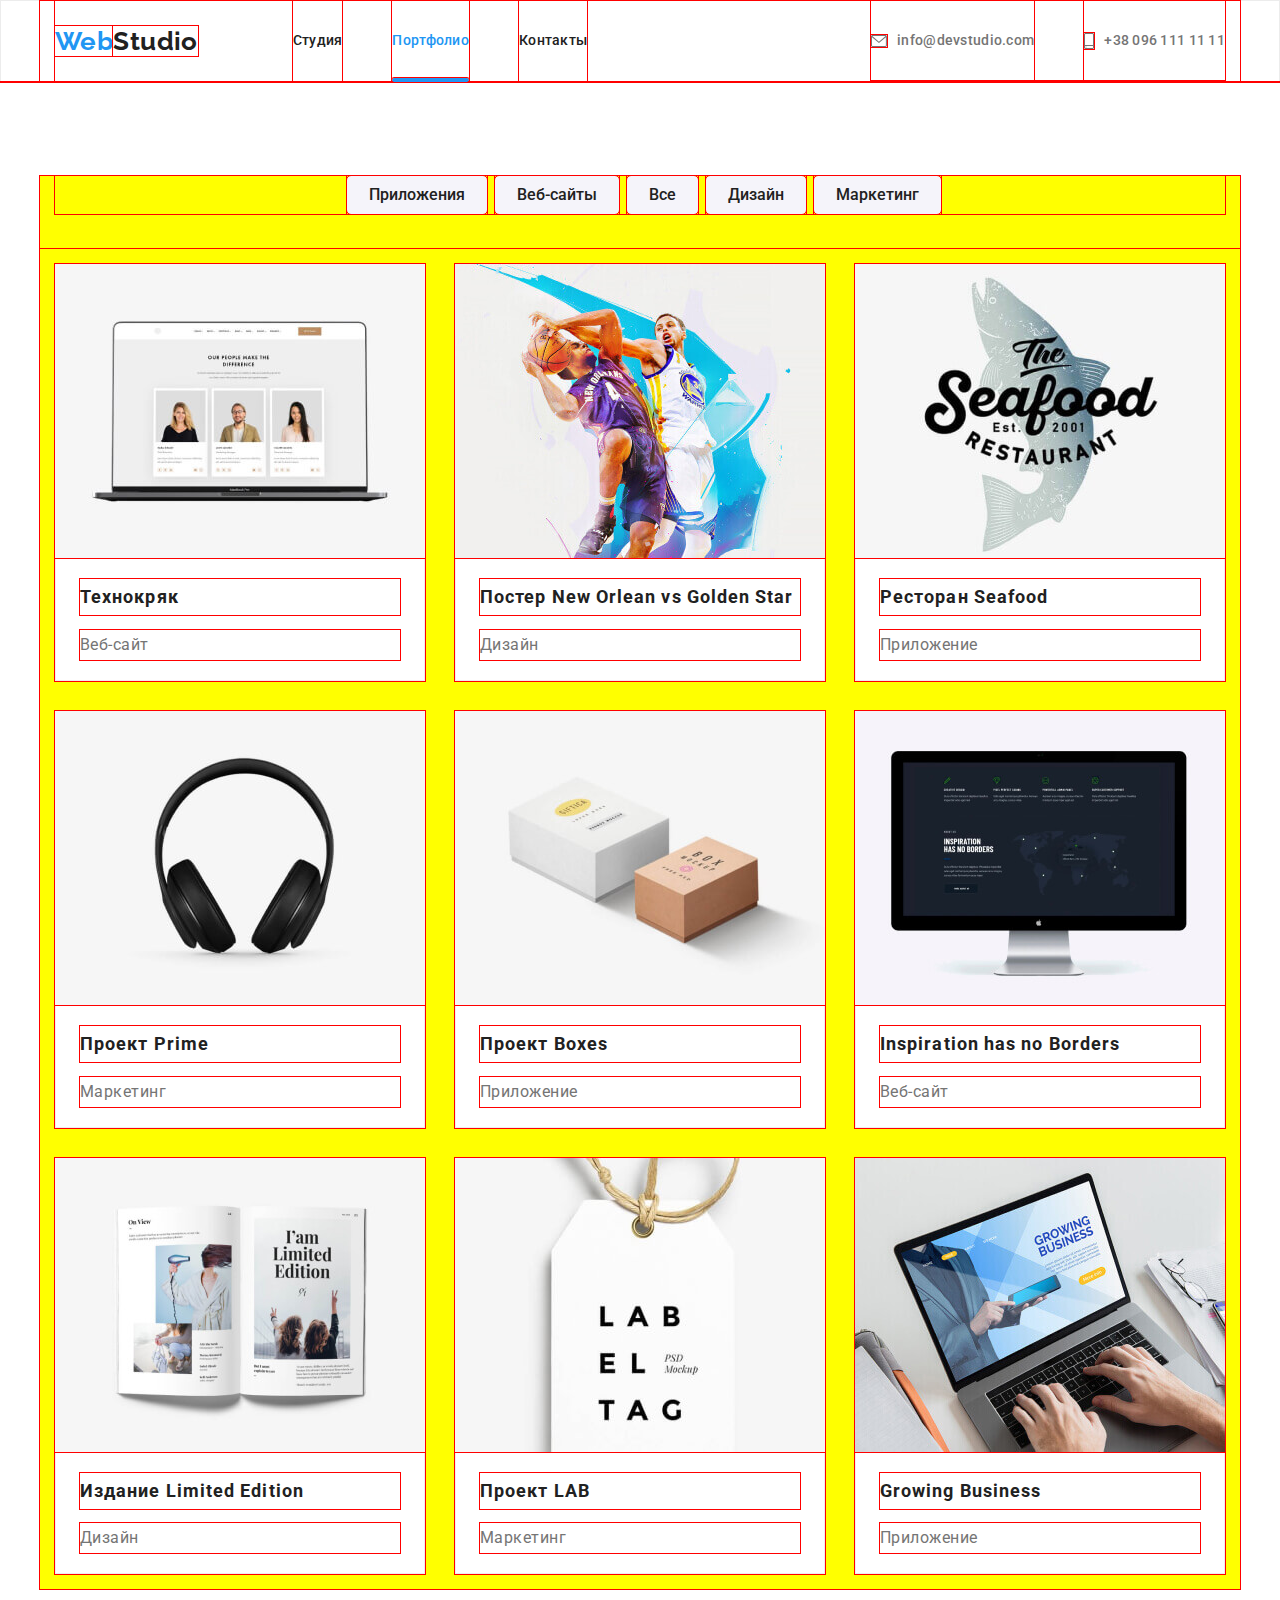
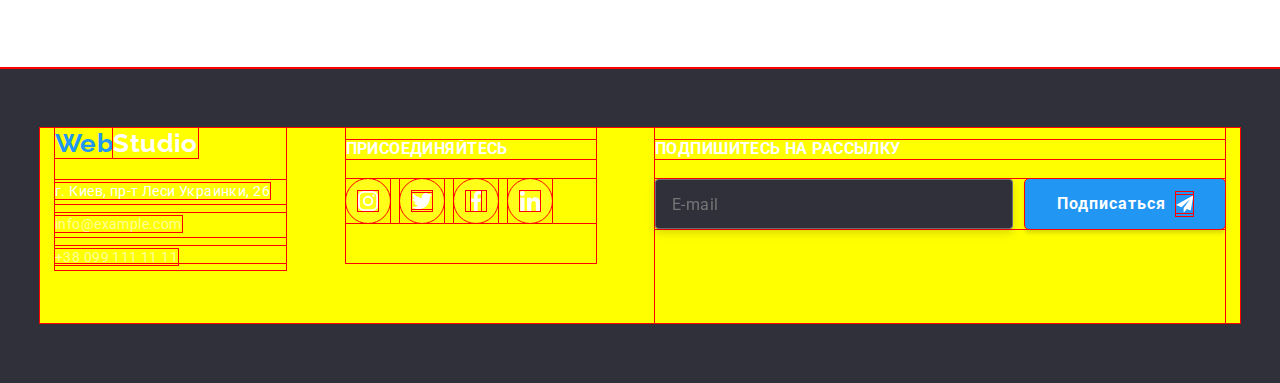
==== commit 86ab1bcc: "header" ====
--- a/portfolio.html
+++ b/portfolio.html
@@ -307,7 +307,7 @@
     </section>
 
     <!-- Футер -->
-    <!-- <footer class="page-footer">
+    <footer class="page-footer">
       <div class="container footer">
         <div class="footer-first">
           <a href="" lang="en" class="logo"
@@ -417,6 +417,6 @@
           </div>
         </form>
       </div>
-    </footer> -->
+    </footer>
   </body>
 </html>
--- a/css/main.css
+++ b/css/main.css
@@ -341,6 +341,7 @@
 
 .control__list {
   display: flex;
+  flex-wrap: wrap;
   justify-content: center;
   margin-bottom: 50px;
 }
@@ -391,11 +392,23 @@
   margin-bottom: 30px;
   font-family: var(--main-font);
   font-weight: 900;
-  font-size: 44px;
-  line-height: 1.36;
   letter-spacing: 0.06em;
   text-transform: uppercase;
   color: var(--primary-white-color);
+}
+
+@media screen and (max-width: 1199.98px) {
+  .hero__title {
+    font-size: 26px;
+    line-height: 1.62;
+  }
+}
+
+@media screen and (min-width: 1200px) {
+  .hero__title {
+    font-size: 44px;
+    line-height: 1.36;
+  }
 }
 
 .header {
@@ -523,6 +536,7 @@
 @media screen and (min-width: 1200px) {
   .features__item {
     flex-basis: calc((100% - 4 * 30px) / 4);
+    max-width: 270px;
   }
 }
 
@@ -565,10 +579,22 @@
   margin-bottom: 50px;
   font-weight: 700;
   font-family: ar(--main-font);
-  font-size: 36px;
+  font-size: 28px;
   line-height: 1.17;
   color: var(--title-text-color);
   text-align: center;
+}
+
+@media screen and (min-width: 1200px) {
+  .section__title {
+    font-size: 36px;
+  }
+}
+
+@media screen and (max-width: 1199.98px) {
+  .service {
+    display: none;
+  }
 }
 
 .service__title {
@@ -588,11 +614,8 @@
 }
 
 .service__item {
+  position: relative;
   margin-left: 30px;
-}
-
-.service__item {
-  position: relative;
 }
 
 .service__apps {
@@ -737,18 +760,21 @@
 
 @media screen and (min-width: 480px) {
   .client__item {
+    width: 210px;
     flex-basis: calc((100% - 2 * 30px) / 2);
   }
 }
 
 @media screen and (min-width: 768px) {
   .client__item {
+    width: 226px;
     flex-basis: calc((100% - 3 * 30px) / 3);
   }
 }
 
 @media screen and (min-width: 1200px) {
   .client__item {
+    width: 170px;
     flex-basis: calc((100% - 6 * 30px) / 6);
   }
 }
@@ -789,12 +815,32 @@
 
 .footer {
   display: flex;
+  flex-wrap: wrap;
+  justify-content: space-between;
+}
+
+@media screen and (max-width: 1199.98px) {
+  .footer {
+    justify-content: space-around;
+  }
 }
 
 .footer-first {
-  display: block;
-  min-width: 231px;
+  width: 231px;
   height: 135px;
+  text-align: center;
+}
+
+@media screen and (max-width: 1199.98px) {
+  .footer-first {
+    margin-bottom: 60px;
+  }
+}
+
+@media screen and (min-width: 1200px) {
+  .footer-first {
+    text-align: left;
+  }
 }
 
 .footer__logo-text {
@@ -802,27 +848,58 @@
 }
 
 .footer-social {
-  display: block;
   text-align: center;
   width: 250px;
   height: 135px;
-  margin-left: 70px;
-  padding-top: 12px;
+}
+
+@media screen and (min-width: 480px) {
+  .footer-social {
+    margin-bottom: 60px;
+  }
+}
+
+@media screen and (min-width: 1200px) {
+  .footer-social {
+    padding-top: 12px;
+  }
 }
 
 .footer-social__title {
   margin-bottom: 20px;
-  text-align: left;
   font-weight: 700px;
   line-height: 1.14;
   text-transform: uppercase;
   color: var(--primary-white-color);
 }
 
+@media screen and (max-width: 1199.98px) {
+  .footer-social__title {
+    text-align: center;
+  }
+}
+
+@media screen and (min-width: 1200px) {
+  .footer-social__title {
+    text-align: left;
+  }
+}
+
 .footer-social__icons {
   display: flex;
-  justify-content: left;
   padding: 0;
+}
+
+@media screen and (max-width: 1199.98px) {
+  .footer-social__icons {
+    justify-content: center;
+  }
+}
+
+@media screen and (min-width: 1200px) {
+  .footer-social__icons {
+    justify-content: left;
+  }
 }
 
 .footer-social__item {
@@ -857,9 +934,18 @@
   background-color: var(--accent-color);
 }
 
-.footer-input {
-  margin-left: 93px;
-  padding-top: 12px;
+@media screen and (max-width: 1199.98px) {
+  .footer-input {
+    text-align: center;
+    margin-right: auto;
+    margin-left: auto;
+  }
+}
+
+@media screen and (min-width: 1200px) {
+  .footer-input {
+    padding-top: 12px;
+  }
 }
 
 .footer-input__title {
@@ -871,8 +957,20 @@
 }
 
 .footer-mailing {
-  display: flex;
-  align-items: center;
+  align-items: center;
+}
+
+@media screen and (max-width: 1199.98px) {
+  .footer-mailing {
+    display: block;
+    flex-wrap: wrap;
+  }
+}
+
+@media screen and (min-width: 1200px) {
+  .footer-mailing {
+    display: flex;
+  }
 }
 
 .footer-mailing__mail {
@@ -881,7 +979,7 @@
   letter-spacing: 0.03em;
   background-color: var(--dark-bg);
   color: var(--primary-white-color);
-  width: 358px;
+  width: 450px;
   height: 50px;
   border: 1px solid rgba(255, 255, 255, 0.3);
   box-sizing: border-box;
@@ -889,7 +987,20 @@
   border-radius: 4px;
   outline: none;
   padding-left: 16px;
-  margin-right: 12px;
+}
+
+@media screen and (max-width: 1199.98px) {
+  .footer-mailing__mail {
+    max-width: 450px;
+    margin-bottom: 20px;
+  }
+}
+
+@media screen and (min-width: 1200px) {
+  .footer-mailing__mail {
+    max-width: 358px;
+    margin-right: 12px;
+  }
 }
 
 .footer-mailing__button {
@@ -919,9 +1030,32 @@
   margin: -15px;
 }
 
+@media screen and (max-width: 767.98px) {
+  .portfolio__list {
+    justify-content: center;
+  }
+}
+
 .portfolio__item {
-  width: 370px;
   margin: 15px;
+}
+
+@media screen and (min-width: 480px) {
+  .portfolio__item {
+    max-width: 450px;
+  }
+}
+
+@media screen and (min-width: 768px) {
+  .portfolio__item {
+    max-width: 354px;
+  }
+}
+
+@media screen and (min-width: 1200px) {
+  .portfolio__item {
+    max-width: 370px;
+  }
 }
 
 .portfolio__link {
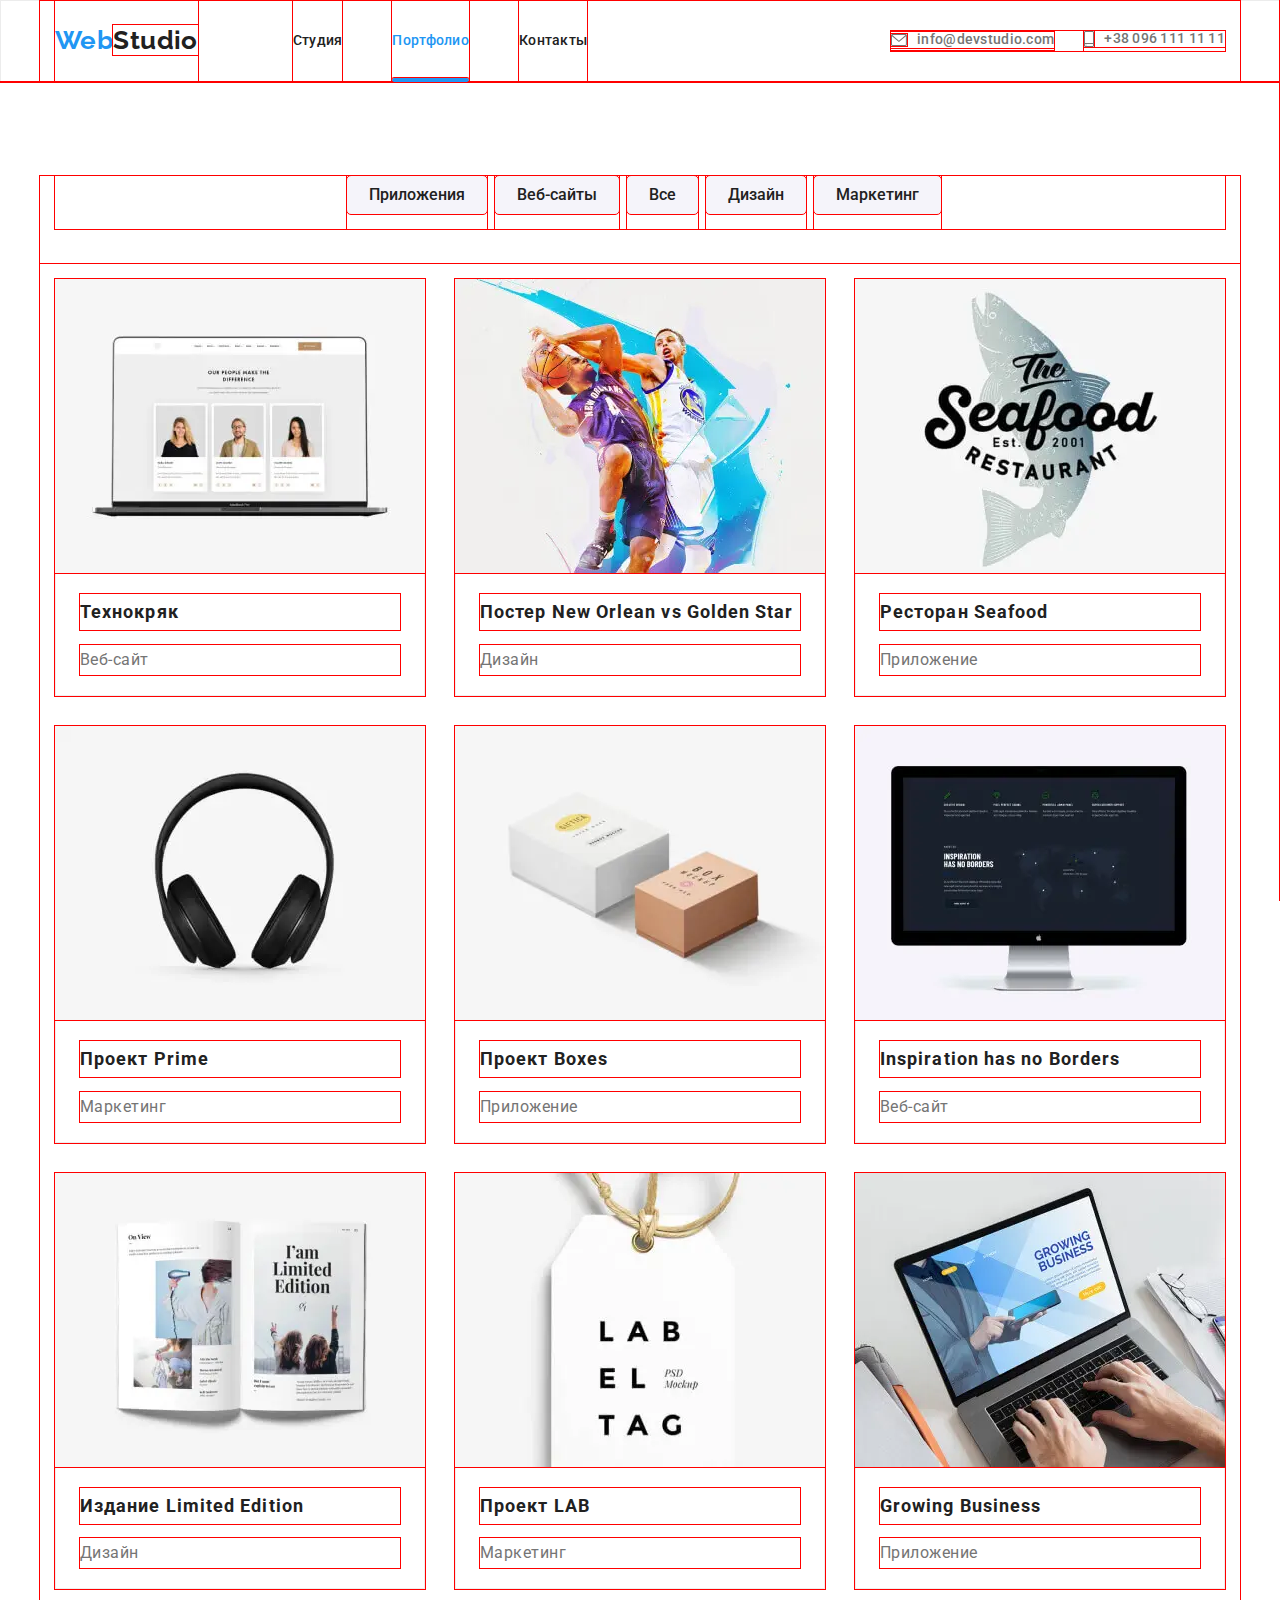
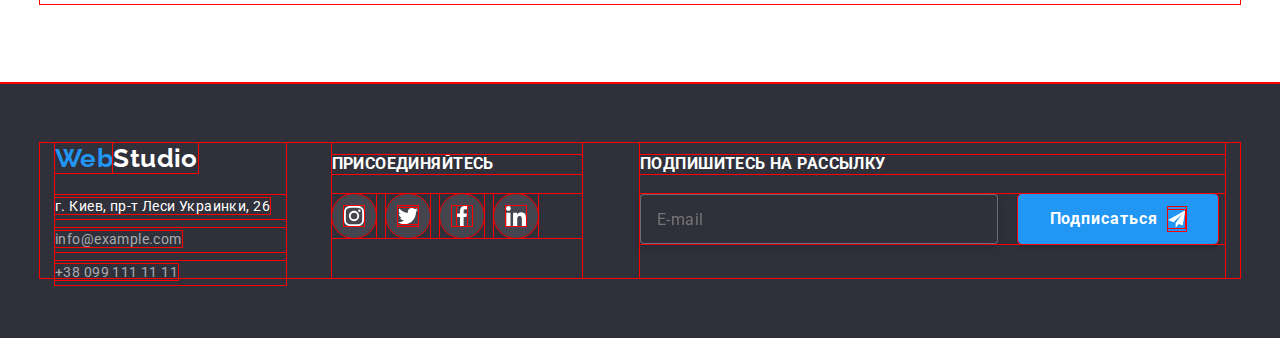
==== commit c5d9988e: "работа с изображениями" ====
--- a/portfolio.html
+++ b/portfolio.html
@@ -21,9 +21,10 @@
     <header class="header">
       <div class="header__container">
         <nav class="header__nav">
-          <a href="" lang="en" class="logo"
+          <a href="" lang="en" class="logo header-logo"
             >Web<span class="header__logo-text">Studio</span>
           </a>
+
           <ul class="header__list">
             <li class="item site-nav__item">
               <a href="./index.html" class="link site-nav__link">Студия</a>
@@ -66,6 +67,99 @@
           </li>
         </ul>
       </div>
+
+      <button class="mobile-menu__btn" data-menu-button>
+        <svg class="menu-btn__icon" width="40" height="40">
+          <use
+            class="menu-btn__close"
+            href="./images/icons.svg/sprite.svg#close"
+          ></use>
+
+          <use
+            class="menu-btn__icon-menu"
+            href="./images/icons.svg/sprite.svg#icon-menu"
+          ></use>
+        </svg>
+      </button>
+
+      <div class="mobile-menu" data-menu>
+        <ul class="mobile-menu__list">
+          <li class="item mobile-menu__item">
+            <a href="" class="link mobile-menu__link mobile-menu__link--accent"
+              >Студия</a
+            >
+          </li>
+          <li class="item mobile-menu__item">
+            <a href="./portfolio.html" class="link mobile-menu__link"
+              >Портфолио</a
+            >
+          </li>
+          <li class="item mobile-menu__item mobile-menu__item">
+            <a href="" class="link mobile-menu__link">Контакты</a>
+          </li>
+        </ul>
+        <a
+          class="
+            link
+            mobile-menu__contacts-link mobile-menu__contacts-link--accent
+          "
+          href="tel:+380961111111"
+          target="_blank"
+          rel="noopener noreferrer"
+        >
+          +38 096 111 11 11
+        </a>
+        <a
+          class="link mobile-menu__contacts-link"
+          href="mailto:info@devstudio.com"
+          target="_blank"
+          rel="noopener noreferrer"
+        >
+          info@devstudio.com
+        </a>
+
+        <ul class="social-menu__list">
+          <li class="social-menu__item">
+            <a
+              class="social-menu__link"
+              href=""
+              target="_blank"
+              rel="noopener noreferrer"
+            >
+              Instagram
+            </a>
+          </li>
+          <li class="social-menu__item">
+            <a
+              class="social-menu__link"
+              href=""
+              target="_blank"
+              rel="noopener noreferrer"
+              >Twitter
+            </a>
+          </li>
+          <li class="social-menu__item">
+            <a
+              class="social-menu__link"
+              href=""
+              target="_blank"
+              rel="noopener noreferrer"
+            >
+              Facebook</a
+            >
+          </li>
+          <li class="social-menu__item">
+            <a
+              class="social-menu__link"
+              href=""
+              target="_blank"
+              rel="noopener noreferrer"
+            >
+              LinkedIn
+            </a>
+          </li>
+        </ul>
+      </div>
     </header>
 
     <!-- Портфолио -->
@@ -94,12 +188,63 @@
           <li class="portfolio__item">
             <a class="portfolio__link" href="">
               <div class="portfolio__thumb">
-                <img
-                  src="./images/portfolio/technocryk.jpg"
-                  alt="Технокряк"
-                  width="370"
-                  height="294"
-                />
+                <picture>
+                  <source
+                    srcset="
+                       ./images/portfolio/desktop/technocryk_desktop.webp    1x,
+                      ./images/portfolio/desktop/technocryk@2x_desktop.webp 2x
+                    "
+                    media="(min-width: 1200px)"
+                    type="image/jpeg"
+                  />
+                  <source
+                    srcset="
+                      ./images/portfolio/tablet/technocryk_tablet.webp    1x,
+                      ./images/portfolio/tablet/technocryk@2x_tablet.webp 2x
+                    "
+                    media="(min-width: 768px)"
+                    type="image/jpeg"
+                  />
+                  <source
+                    srcset="
+                      ./images/portfolio/mobile/technocryk_mobile.webp    1x,
+                      ./images/portfolio/mobile/technocryk@2x_mobile.webp 2x
+                    "
+                    media="(max-width: 767.98px)"
+                    type="image/jpeg"
+                  />
+                  <source
+                    srcset="
+                       ./images/portfolio/desktop/technocryk_desktop.jpg    1x,
+                      ./images/portfolio/desktop/technocryk@2x_desktop.jpg 2x
+                    "
+                    media="(min-width: 1200px)"
+                    type="image/jpeg"
+                  />
+                  <source
+                    srcset="
+                      ./images/portfolio/tablet/technocryk_tablet.jpg    1x,
+                      ./images/portfolio/tablet/technocryk@2x_tablet.jpg 2x
+                    "
+                    media="(min-width: 768px)"
+                    type="image/jpeg"
+                  />
+                  <source
+                    srcset="
+                      ./images/portfolio/mobile/technocryk_mobile.jpg    1x,
+                      ./images/portfolio/mobile/technocryk@2x_mobile.jpg 2x
+                    "
+                    media="(max-width: 767.98px)"
+                    type="image/jpeg"
+                  />
+                  <img
+                    src="./images/portfolio/mobile/technocryk_mobile.jpg"
+                    alt="Технокряк"
+                    width="450"
+                    height="294"
+                  />
+                </picture>
+
                 <div class="portfolio-overlay">
                   <p class="portfolio__text">
                     Технокряк это современная площадка распространения
@@ -118,12 +263,63 @@
           <li class="portfolio__item">
             <a class="portfolio__link" href="">
               <div class="portfolio__thumb">
-                <img
-                  src="./images/portfolio/poster.jpg"
-                  alt="Постер"
-                  width="370"
-                  height="294"
-                />
+                <picture>
+                  <source
+                    srcset="
+                       ./images/portfolio/desktop/poster_desktop.webp    1x,
+                      ./images/portfolio/desktop/poster@2x_desktop.webp 2x
+                    "
+                    media="(min-width: 1200px)"
+                    type="image/jpeg"
+                  />
+                  <source
+                    srcset="
+                      ./images/portfolio/tablet/poster_tablet.webp    1x,
+                      ./images/portfolio/tablet/poster@2x_tablet.webp 2x
+                    "
+                    media="(min-width: 768px)"
+                    type="image/jpeg"
+                  />
+                  <source
+                    srcset="
+                      ./images/portfolio/mobile/poster_mobile.webp    1x,
+                      ./images/portfolio/mobile/poster@2x_mobile.webp 2x
+                    "
+                    media="(max-width: 767.98px)"
+                    type="image/jpeg"
+                  />
+                  <source
+                    srcset="
+                       ./images/portfolio/desktop/poster_desktop.jpg    1x,
+                      ./images/portfolio/desktop/poster@2x_desktop.jpg 2x
+                    "
+                    media="(min-width: 1200px)"
+                    type="image/jpeg"
+                  />
+                  <source
+                    srcset="
+                      ./images/portfolio/tablet/poster_tablet.jpg    1x,
+                      ./images/portfolio/tablet/poster@2x_tablet.jpg 2x
+                    "
+                    media="(min-width: 768px)"
+                    type="image/jpeg"
+                  />
+                  <source
+                    srcset="
+                      ./images/portfolio/mobile/poster_mobile.jpg    1x,
+                      ./images/portfolio/mobile/poster@2x_mobile.jpg 2x
+                    "
+                    media="(max-width: 767.98px)"
+                    type="image/jpeg"
+                  />
+                  <img
+                    src="./images/portfolio/mobile/poster_mobile.jpg"
+                    alt="Постер"
+                    width="450"
+                    height="294"
+                  />
+                </picture>
+
                 <div class="portfolio-overlay">
                   <p class="portfolio__text">
                     Технокряк это современная площадка распространения
@@ -143,12 +339,63 @@
           <li class="portfolio__item">
             <a class="portfolio__link" href="">
               <div class="portfolio__thumb">
-                <img
-                  src="./images/portfolio/restaurant.jpg"
-                  alt="Ресторан Seafood"
-                  width="370"
-                  height="294"
-                />
+                <picture>
+                  <source
+                    srcset="
+                       ./images/portfolio/desktop/restaurant_desktop.webp    1x,
+                      ./images/portfolio/desktop/restaurant@2x_desktop.webp 2x
+                    "
+                    media="(min-width: 1200px)"
+                    type="image/jpeg"
+                  />
+                  <source
+                    srcset="
+                      ./images/portfolio/tablet/restaurant_tablet.webp    1x,
+                      ./images/portfolio/tablet/restaurant@2x_tablet.webp 2x
+                    "
+                    media="(min-width: 768px)"
+                    type="image/jpeg"
+                  />
+                  <source
+                    srcset="
+                      ./images/portfolio/mobile/restaurant_mobile.webp    1x,
+                      ./images/portfolio/mobile/restaurant@2x_mobile.webp 2x
+                    "
+                    media="(max-width: 767.98px)"
+                    type="image/jpeg"
+                  />
+                  <source
+                    srcset="
+                       ./images/portfolio/desktop/restaurant_desktop.jpg    1x,
+                      ./images/portfolio/desktop/restaurant@2x_desktop.jpg 2x
+                    "
+                    media="(min-width: 1200px)"
+                    type="image/jpeg"
+                  />
+                  <source
+                    srcset="
+                      ./images/portfolio/tablet/restaurant_tablet.jpg    1x,
+                      ./images/portfolio/tablet/restaurant@2x_tablet.jpg 2x
+                    "
+                    media="(min-width: 768px)"
+                    type="image/jpeg"
+                  />
+                  <source
+                    srcset="
+                      ./images/portfolio/mobile/restaurant_mobile.jpg    1x,
+                      ./images/portfolio/mobile/restaurant@2x_mobile.jpg 2x
+                    "
+                    media="(max-width: 767.98px)"
+                    type="image/jpeg"
+                  />
+                  <img
+                    src="./images/portfolio/mobile/restaurant_mobile.jpg"
+                    alt="Ресторан Seafood"
+                    width="450"
+                    height="294"
+                  />
+                </picture>
+
                 <div class="portfolio-overlay">
                   <p class="portfolio__text">
                     Технокряк это современная площадка распространения
@@ -166,12 +413,63 @@
           <li class="portfolio__item">
             <a class="portfolio__link" href="">
               <div class="portfolio__thumb">
-                <img
-                  src="./images/portfolio/project-prime.jpg"
-                  alt="Проект Prime"
-                  width="370"
-                  height="294"
-                />
+                <picture>
+                  <source
+                    srcset="
+                       ./images/portfolio/desktop/prime_desktop.webp    1x,
+                      ./images/portfolio/desktop/prime@2x_desktop.webp 2x
+                    "
+                    media="(min-width: 1200px)"
+                    type="image/jpeg"
+                  />
+                  <source
+                    srcset="
+                      ./images/portfolio/tablet/prime_tablet.webp    1x,
+                      ./images/portfolio/tablet/prime@2x_tablet.webp 2x
+                    "
+                    media="(min-width: 768px)"
+                    type="image/jpeg"
+                  />
+                  <source
+                    srcset="
+                      ./images/portfolio/mobile/prime_mobile.webp    1x,
+                      ./images/portfolio/mobile/prime@2x_mobile.webp 2x
+                    "
+                    media="(max-width: 767.98px)"
+                    type="image/jpeg"
+                  />
+                  <source
+                    srcset="
+                       ./images/portfolio/desktop/prime_desktop.jpg    1x,
+                      ./images/portfolio/desktop/prime@2x_desktop.jpg 2x
+                    "
+                    media="(min-width: 1200px)"
+                    type="image/jpeg"
+                  />
+                  <source
+                    srcset="
+                      ./images/portfolio/tablet/prime_tablet.jpg    1x,
+                      ./images/portfolio/tablet/prime@2x_tablet.jpg 2x
+                    "
+                    media="(min-width: 768px)"
+                    type="image/jpeg"
+                  />
+                  <source
+                    srcset="
+                      ./images/portfolio/mobile/prime_mobile.jpg    1x,
+                      ./images/portfolio/mobile/prime@2x_mobile.jpg 2x
+                    "
+                    media="(max-width: 767.98px)"
+                    type="image/jpeg"
+                  />
+                  <img
+                    src="./images/portfolio/mobile/prime_mobile.jpg"
+                    alt="Проект Prime"
+                    width="450"
+                    height="294"
+                  />
+                </picture>
+
                 <div class="portfolio-overlay">
                   <p class="portfolio__text">
                     Технокряк это современная площадка распространения
@@ -189,12 +487,63 @@
           <li class="portfolio__item">
             <a class="portfolio__link" href="">
               <div class="portfolio__thumb">
-                <img
-                  src="./images/portfolio/project-boxes.jpg"
-                  alt="Проект Boxes"
-                  width="370"
-                  height="294"
-                />
+                <picture>
+                  <source
+                    srcset="
+                       ./images/portfolio/desktop/boxes_desktop.webp    1x,
+                      ./images/portfolio/desktop/boxes@2x_desktop.webp 2x
+                    "
+                    media="(min-width: 1200px)"
+                    type="image/jpeg"
+                  />
+                  <source
+                    srcset="
+                      ./images/portfolio/tablet/boxes_tablet.webp    1x,
+                      ./images/portfolio/tablet/boxes@2x_tablet.webp 2x
+                    "
+                    media="(min-width: 768px)"
+                    type="image/jpeg"
+                  />
+                  <source
+                    srcset="
+                      ./images/portfolio/mobile/boxes_mobile.webp    1x,
+                      ./images/portfolio/mobile/boxes@2x_mobile.webp 2x
+                    "
+                    media="(max-width: 767.98px)"
+                    type="image/jpeg"
+                  />
+                  <source
+                    srcset="
+                       ./images/portfolio/desktop/boxes_desktop.jpg    1x,
+                      ./images/portfolio/desktop/boxes@2x_desktop.jpg  2x
+                    "
+                    media="(min-width: 1200px)"
+                    type="image/jpeg"
+                  />
+                  <source
+                    srcset="
+                      ./images/portfolio/tablet/boxes_tablet.jpg    1x,
+                      ./images/portfolio/tablet/boxes@2x_tablet.jpg 2x
+                    "
+                    media="(min-width: 768px)"
+                    type="image/jpeg"
+                  />
+                  <source
+                    srcset="
+                      ./images/portfolio/mobile/boxes_mobile.jpg    1x,
+                      ./images/portfolio/mobile/boxes@2x_mobile.jpg 2x
+                    "
+                    media="(max-width: 767.98px)"
+                    type="image/jpeg"
+                  />
+                  <img
+                    src="./images/portfolio/mobile/boxes_mobile.jpg"
+                    alt="Проект Boxes"
+                    width="450"
+                    height="294"
+                  />
+                </picture>
+
                 <div class="portfolio-overlay">
                   <p class="portfolio__text">
                     Технокряк это современная площадка распространения
@@ -212,12 +561,63 @@
           <li class="portfolio__item">
             <a class="portfolio__link" href="">
               <div class="portfolio__thumb">
-                <img
-                  src="./images/portfolio/inspiration.jpg"
-                  alt="Inspiration has no Borders"
-                  width="370"
-                  height="294"
-                />
+                <picture>
+                  <source
+                    srcset="
+                       ./images/portfolio/desktop/inspiration_desktop.webp    1x,
+                      ./images/portfolio/desktop/inspiration@2x_desktop.webp  2x
+                    "
+                    media="(min-width: 1200px)"
+                    type="image/jpeg"
+                  />
+                  <source
+                    srcset="
+                      ./images/portfolio/tablet/inspiration_tablet.webp    1x,
+                      ./images/portfolio/tablet/inspiration@2x_tablet.webp 2x
+                    "
+                    media="(min-width: 768px)"
+                    type="image/jpeg"
+                  />
+                  <source
+                    srcset="
+                      ./images/portfolio/mobile/inspiration_mobile.webp    1x,
+                      ./images/portfolio/mobile/inspiration@2x_mobile.webp 2x
+                    "
+                    media="(max-width: 767.98px)"
+                    type="image/jpeg"
+                  />
+                  <source
+                    srcset="
+                       ./images/portfolio/desktop/inspiration_desktop.jpg    1x,
+                      ./images/portfolio/desktop/inspiration@2x_desktop.jpg 2x
+                    "
+                    media="(min-width: 1200px)"
+                    type="image/jpeg"
+                  />
+                  <source
+                    srcset="
+                      ./images/portfolio/tablet/inspiration_tablet.jpg    1x,
+                      ./images/portfolio/tablet/inspiration@2x_tablet.jpg 2x
+                    "
+                    media="(min-width: 768px)"
+                    type="image/jpeg"
+                  />
+                  <source
+                    srcset="
+                      ./images/portfolio/mobile/inspiration_mobile.jpg    1x,
+                      ./images/portfolio/mobile/inspiration@2x_mobile.jpg 2x
+                    "
+                    media="(max-width: 767.98px)"
+                    type="image/jpeg"
+                  />
+                  <img
+                    src="./images/portfolio/mobile/inspiration_mobile.jpg"
+                    alt="Inspiration has no Borders"
+                    width="450"
+                    height="294"
+                  />
+                </picture>
+
                 <div class="portfolio-overlay">
                   <p class="portfolio__text">
                     Технокряк это современная площадка распространения
@@ -236,12 +636,63 @@
           <li class="portfolio__item">
             <a class="portfolio__link" href="">
               <div class="portfolio__thumb">
-                <img
-                  src="./images/portfolio/limited-edition.jpg"
-                  alt="Издание Limited Edition"
-                  width="370"
-                  height="294"
-                />
+                <picture>
+                  <source
+                    srcset="
+                       ./images/portfolio/desktop/limited_desktop.webp    1x,
+                      ./images/portfolio/desktop/limited@2x_desktop.webp 2x
+                    "
+                    media="(min-width: 1200px)"
+                    type="image/jpeg"
+                  />
+                  <source
+                    srcset="
+                      ./images/portfolio/tablet/limited_tablet.webp    1x,
+                      ./images/portfolio/tablet/limited@2x_tablet.webp 2x
+                    "
+                    media="(min-width: 768px)"
+                    type="image/jpeg"
+                  />
+                  <source
+                    srcset="
+                      ./images/portfolio/mobile/limited_mobile.webp    1x,
+                      ./images/portfolio/mobile/limited@2x_mobile.webp 2x
+                    "
+                    media="(max-width: 767.98px)"
+                    type="image/jpeg"
+                  />
+                  <source
+                    srcset="
+                       ./images/portfolio/desktop/limited_desktop.jpg    1x,
+                      ./images/portfolio/desktop/limited@2x_desktop.jpg 2x
+                    "
+                    media="(min-width: 1200px)"
+                    type="image/jpeg"
+                  />
+                  <source
+                    srcset="
+                      ./images/portfolio/tablet/limited_tablet.jpg    1x,
+                      ./images/portfolio/tablet/limited@2x_tablet.jpg 2x
+                    "
+                    media="(min-width: 768px)"
+                    type="image/jpeg"
+                  />
+                  <source
+                    srcset="
+                      ./images/portfolio/mobile/limited_mobile.jpg    1x,
+                      ./images/portfolio/mobile/limited@2x_mobile.jpg 2x
+                    "
+                    media="(max-width: 767.98px)"
+                    type="image/jpeg"
+                  />
+                  <img
+                    src="./images/portfolio/mobile/limited_mobile.jpg"
+                    alt="Издание Limited Edition"
+                    width="450"
+                    height="294"
+                  />
+                </picture>
+
                 <div class="portfolio-overlay">
                   <p class="portfolio__text">
                     Технокряк это современная площадка распространения
@@ -259,12 +710,63 @@
           <li class="portfolio__item">
             <a class="portfolio__link" href="">
               <div class="portfolio__thumb">
-                <img
-                  src="./images/portfolio/project-lab.jpg"
-                  alt="Проект LAB"
-                  width="370"
-                  height="294"
-                />
+                <picture>
+                  <source
+                    srcset="
+                       ./images/portfolio/desktop/lab_desktop.webp    1x,
+                      ./images/portfolio/desktop/lab@2x_desktop.webp 2x
+                    "
+                    media="(min-width: 1200px)"
+                    type="image/jpeg"
+                  />
+                  <source
+                    srcset="
+                      ./images/portfolio/tablet/lab_tablet.webp    1x,
+                      ./images/portfolio/tablet/lab@2x_tablet.webp 2x
+                    "
+                    media="(min-width: 768px)"
+                    type="image/jpeg"
+                  />
+                  <source
+                    srcset="
+                      ./images/portfolio/mobile/lab_mobile.webp    1x,
+                      ./images/portfolio/mobile/lab@2x_mobile.webp 2x
+                    "
+                    media="(max-width: 767.98px)"
+                    type="image/jpeg"
+                  />
+                  <source
+                    srcset="
+                       ./images/portfolio/desktop/lab_desktop.jpg    1x,
+                      ./images/portfolio/desktop/lab@2x_desktop.jpg 2x
+                    "
+                    media="(min-width: 1200px)"
+                    type="image/jpeg"
+                  />
+                  <source
+                    srcset="
+                      ./images/portfolio/tablet/lab_tablet.jpg    1x,
+                      ./images/portfolio/tablet/lab@2x_tablet.jpg 2x
+                    "
+                    media="(min-width: 768px)"
+                    type="image/jpeg"
+                  />
+                  <source
+                    srcset="
+                      ./images/portfolio/mobile/lab_mobile.jpg    1x,
+                      ./images/portfolio/mobile/lab@2x_mobile.jpg 2x
+                    "
+                    media="(max-width: 767.98px)"
+                    type="image/jpeg"
+                  />
+                  <img
+                    src="./images/portfolio/mobile/lab_mobile.jpg"
+                    alt="Проект LAB"
+                    width="450"
+                    height="294"
+                  />
+                </picture>
+
                 <div class="portfolio-overlay">
                   <p class="portfolio__text">
                     Технокряк это современная площадка распространения
@@ -282,12 +784,63 @@
           <li class="portfolio__item">
             <a class="portfolio__link" href="">
               <div class="portfolio__thumb">
-                <img
-                  src="./images/portfolio/growing.jpg"
-                  alt="Growing Business"
-                  width="370"
-                  height="294"
-                />
+                <picture>
+                  <source
+                    srcset="
+                       ./images/portfolio/desktop/growing_desktop.webp    1x,
+                      ./images/portfolio/desktop/growing@2x_desktop.webp 2x
+                    "
+                    media="(min-width: 1200px)"
+                    type="image/jpeg"
+                  />
+                  <source
+                    srcset="
+                      ./images/portfolio/tablet/growing_tablet.webp    1x,
+                      ./images/portfolio/tablet/growing@2x_tablet.webp 2x
+                    "
+                    media="(min-width: 768px)"
+                    type="image/jpeg"
+                  />
+                  <source
+                    srcset="
+                      ./images/portfolio/mobile/growing_mobile.webp    1x,
+                      ./images/portfolio/mobile/growing@2x_mobile.webp 2x
+                    "
+                    media="(max-width: 767.98px)"
+                    type="image/jpeg"
+                  />
+                  <source
+                    srcset="
+                       ./images/portfolio/desktop/growing_desktop.jpg    1x,
+                      ./images/portfolio/desktop/growing@2x_desktop.jpg 2x
+                    "
+                    media="(min-width: 1200px)"
+                    type="image/jpeg"
+                  />
+                  <source
+                    srcset="
+                      ./images/portfolio/tablet/growing_tablet.jpg    1x,
+                      ./images/portfolio/tablet/growing@2x_tablet.jpg 2x
+                    "
+                    media="(min-width: 768px)"
+                    type="image/jpeg"
+                  />
+                  <source
+                    srcset="
+                      ./images/portfolio/mobile/growing_mobile.jpg    1x,
+                      ./images/portfolio/mobile/growing@2x_mobile.jpg 2x
+                    "
+                    media="(max-width: 767.98px)"
+                    type="image/jpeg"
+                  />
+                  <img
+                    src="./images/portfolio/mobile/growing_mobile.jpg"
+                    alt="Growing Business"
+                    width="450"
+                    height="294"
+                  />
+                </picture>
+
                 <div class="portfolio-overlay">
                   <p class="portfolio__text">
                     Технокряк это современная площадка распространения
@@ -309,94 +862,102 @@
     <!-- Футер -->
     <footer class="page-footer">
       <div class="container footer">
-        <div class="footer-first">
-          <a href="" lang="en" class="logo"
-            >Web<span class="footer__logo-text">Studio</span>
-          </a>
-
-          <address class="address">
-            <ul class="address__list">
-              <li class="address__item">
+        <div class="footer-unit">
+          <div class="footer-first">
+            <a href="" lang="en" class="logo"
+              >Web<span class="footer__logo-text">Studio</span>
+            </a>
+
+            <address class="address">
+              <ul class="address__list">
+                <li class="address__item">
+                  <a
+                    class="link address__map"
+                    href="https://goo.gl/maps/LCzn8i2AtvnE1q3n7"
+                    target="_blank"
+                    rel="noopener noreferrer"
+                    >г. Киев, пр-т Леси Украинки, 26
+                  </a>
+                </li>
+                <li class="address__item">
+                  <a href="mailto:info@example.com" class="link address__link"
+                    >info@example.com</a
+                  >
+                </li>
+                <li class="address__item">
+                  <a href="tel:+380991111111" class="link address__link"
+                    >+38 099 111 11 11</a
+                  >
+                </li>
+              </ul>
+            </address>
+          </div>
+
+          <div class="footer-social">
+            <h3 class="footer-social__title">присоединяйтесь</h3>
+            <ul class="footer-social__icons">
+              <li class="footer-social__item">
                 <a
-                  class="link address__map"
-                  href="https://goo.gl/maps/LCzn8i2AtvnE1q3n7"
+                  class="footer-social__link"
+                  href=""
                   target="_blank"
                   rel="noopener noreferrer"
-                  >г. Киев, пр-т Леси Украинки, 26
+                >
+                  <svg class="footer-social__svg" width="20" height="20">
+                    <use
+                      href="./images/icons.svg/sprite.svg#icon-instagram"
+                    ></use>
+                  </svg>
                 </a>
               </li>
-              <li class="address__item">
-                <a href="mailto:info@example.com" class="link address__link"
-                  >info@example.com</a
+
+              <li class="footer-social__item">
+                <a
+                  class="footer-social__link"
+                  href=""
+                  target="_blank"
+                  rel="noopener noreferrer"
                 >
+                  <svg class="footer-social__svg" width="20" height="20">
+                    <use
+                      href="./images/icons.svg/sprite.svg#icon-twitter"
+                    ></use>
+                  </svg>
+                </a>
               </li>
-              <li class="address__item">
-                <a href="tel:+380991111111" class="link address__link"
-                  >+38 099 111 11 11</a
+              <li class="footer-social__item">
+                <a
+                  class="footer-social__link"
+                  href=""
+                  target="_blank"
+                  rel="noopener noreferrer"
                 >
+                  <svg class="footer-social__svg" width="20" height="20">
+                    <use
+                      href="./images/icons.svg/sprite.svg#icon-facebook"
+                    ></use>
+                  </svg>
+                </a>
+              </li>
+              <li class="footer-social__item">
+                <a
+                  class="footer-social__link"
+                  href=""
+                  target="_blank"
+                  rel="noopener noreferrer"
+                >
+                  <svg class="footer-social__svg" width="20" height="20">
+                    <use
+                      href="./images/icons.svg/sprite.svg#icon-linkedin"
+                    ></use>
+                  </svg>
+                </a>
               </li>
             </ul>
-          </address>
+          </div>
         </div>
 
-        <div class="footer-social">
-          <h3 class="footer-social__title">присоединяйтесь</h3>
-          <ul class="footer-social__icons">
-            <li class="footer-social__item">
-              <a
-                class="footer-social__link"
-                href=""
-                target="_blank"
-                rel="noopener noreferrer"
-              >
-                <svg class="footer-social__svg" width="20" height="20">
-                  <use
-                    href="./images/icons.svg/sprite.svg#icon-instagram"
-                  ></use>
-                </svg>
-              </a>
-            </li>
-
-            <li class="footer-social__item">
-              <a
-                class="footer-social__link"
-                href=""
-                target="_blank"
-                rel="noopener noreferrer"
-              >
-                <svg class="footer-social__svg" width="20" height="20">
-                  <use href="./images/icons.svg/sprite.svg#icon-twitter"></use>
-                </svg>
-              </a>
-            </li>
-            <li class="footer-social__item">
-              <a
-                class="footer-social__link"
-                href=""
-                target="_blank"
-                rel="noopener noreferrer"
-              >
-                <svg class="footer-social__svg" width="20" height="20">
-                  <use href="./images/icons.svg/sprite.svg#icon-facebook"></use>
-                </svg>
-              </a>
-            </li>
-            <li class="footer-social__item">
-              <a
-                class="footer-social__link"
-                href=""
-                target="_blank"
-                rel="noopener noreferrer"
-              >
-                <svg class="footer-social__svg" width="20" height="20">
-                  <use href="./images/icons.svg/sprite.svg#icon-linkedin"></use>
-                </svg>
-              </a>
-            </li>
-          </ul>
-        </div>
-
-        <form class="footer-input">
+        <div class="footer-input">
           <h3 class="footer-input__title">Подпишитесь на рассылку</h3>
           <div class="footer-mailing">
             <label for="footer-email" class="form-group__label"></label>
@@ -415,7 +976,7 @@
               </svg>
             </button>
           </div>
-        </form>
+        </div>
       </div>
     </footer>
   </body>
--- a/css/main.css
+++ b/css/main.css
@@ -93,27 +93,23 @@
   margin-right: auto;
   padding-left: 15px;
   padding-right: 15px;
-  background-color: aqua;
 }
 
 @media screen and (min-width: 480px) {
   .container {
     max-width: 480px;
-    background-color: coral;
   }
 }
 
 @media screen and (min-width: 768px) {
   .container {
     max-width: 768px;
-    background-color: lightgreen;
   }
 }
 
 @media screen and (min-width: 1200px) {
   .container {
     max-width: 1200px;
-    background-color: yellow;
   }
 }
 
@@ -137,10 +133,17 @@
 .logo {
   font-family: Raleway;
   font-weight: 700;
-  font-size: 26px;
-  line-height: 1.19;
+  font-size: 24px;
+  line-height: 1.17;
   color: var(--accent-color);
   text-decoration: none;
+}
+
+@media screen and (min-width: 1200px) {
+  .logo {
+    font-size: 26px;
+    line-height: 1.19;
+  }
 }
 
 .btn {
@@ -342,8 +345,20 @@
 .control__list {
   display: flex;
   flex-wrap: wrap;
-  justify-content: center;
-  margin-bottom: 50px;
+  margin-bottom: 30px;
+  justify-content: start;
+}
+
+@media screen and (min-width: 768px) {
+  .control__list {
+    justify-content: center;
+  }
+}
+
+@media screen and (min-width: 1200px) {
+  .control__list {
+    margin-bottom: 50px;
+  }
 }
 
 .control__item {
@@ -360,6 +375,7 @@
   border-radius: 4px;
   border: none;
   padding: 6px 22px;
+  margin-bottom: 15px;
   min-width: 38px;
   color: var(--title-text-color);
   background-color: #f5f4fa;
@@ -371,6 +387,133 @@
   color: var(--primary-white-color);
   background-color: var(--accent-color);
   box-shadow: 0px 3px 1px rgba(0, 0, 0, 0.1), 0px 1px 2px rgba(0, 0, 0, 0.08), 0px 2px 2px rgba(0, 0, 0, 0.12);
+}
+
+.mobile-menu {
+  position: fixed;
+  top: 0;
+  left: 100%;
+  display: flex;
+  flex-direction: column;
+  width: 100%;
+  height: 100vh;
+  padding: 48px 40px;
+  background-color: #fff;
+  transition: color 250ms cubic-bezier(0.4, 0, 0.2, 1);
+  z-index: 99;
+}
+
+.mobile-menu.is-open {
+  left: 0;
+}
+
+.mobile-menu__list {
+  margin-bottom: 306px;
+}
+
+.mobile-menu__item:not(:last-child) {
+  margin-bottom: 32px;
+}
+
+.mobile-menu__link {
+  font-weight: 500;
+  font-size: 40px;
+  line-height: 1.18;
+  letter-spacing: 0.02em;
+  color: var(--title-text-color);
+}
+
+.mobile-menu__link--accent {
+  color: var(--accent-color);
+}
+
+.mobile-menu__contacts-link {
+  font-weight: 500;
+  font-size: 24px;
+  line-height: 1.18;
+  letter-spacing: 0.02em;
+  color: var(--primary-text-color);
+}
+
+.mobile-menu__contacts-link--accent {
+  font-size: 34px;
+  color: var(--accent-color);
+  margin-bottom: 32px;
+}
+
+.mobile-menu__btn {
+  position: absolute;
+  display: inline-flex;
+  top: 10px;
+  right: 15px;
+  margin: 0;
+  padding: 0;
+  border: none;
+  z-index: 100;
+  cursor: pointer;
+  background-color: transparent;
+  transition: fill 250ms cubic-bezier(0.4, 0, 0.2, 1);
+}
+
+@media screen and (min-width: 768px) {
+  .mobile-menu__btn {
+    display: none;
+  }
+}
+
+.is-open .menu-btn__icon-menu {
+  display: none;
+}
+
+.menu-btn__close {
+  display: none;
+}
+
+.is-open .menu-btn__close {
+  display: block;
+}
+
+.menu-btn__icon {
+  width: 40px;
+  height: 40px;
+  fill: var(----title-text-color);
+}
+
+.mobile-menu__btn:hover .menu-btn__icon,
+.mobile-menu__btn:focus .menu-btn__icon {
+  fill: var(--accent-color);
+}
+
+.menu-btn__icon-menu {
+  color: currentColor;
+}
+
+.social-menu__list {
+  display: flex;
+  flex-wrap: wrap;
+  margin-top: 64px;
+}
+
+.social-menu__item {
+  margin-bottom: 10px;
+}
+
+.social-menu__item:not(:last-child)::after {
+  content: '';
+  width: 22px;
+  border: 1px solid rgba(33, 33, 33, 0.2);
+  margin-right: 10px;
+  transform: rotate(90deg);
+  margin-left: 10px;
+}
+
+.social-menu__link {
+  font-weight: 500;
+  font-size: 18px;
+  line-height: 1.22;
+  letter-spacing: 0.02em;
+  text-decoration: none;
+  color: var(--accent-color);
 }
 
 .hero {
@@ -416,6 +559,18 @@
   border: 1px solid #ececec;
 }
 
+.header-logo {
+  padding-top: 16px;
+  padding-bottom: 16px;
+}
+
+@media screen and (min-width: 768px) {
+  .header-logo {
+    padding-top: 24px;
+    padding-bottom: 25px;
+  }
+}
+
 .header__logo-text {
   color: var(--title-text-color);
 }
@@ -425,43 +580,106 @@
   align-items: center;
   margin-left: auto;
   margin-right: auto;
-  width: 1200px;
+  width: 100%;
   padding-left: 15px;
   padding-right: 15px;
 }
 
+@media screen and (min-width: 480px) {
+  .header__container {
+    max-width: 480px;
+  }
+}
+
+@media screen and (min-width: 768px) {
+  .header__container {
+    max-width: 768px;
+  }
+}
+
+@media screen and (min-width: 1200px) {
+  .header__container {
+    max-width: 1200px;
+  }
+}
+
 .header__nav {
   display: flex;
   align-items: center;
 }
 
 .header__list {
-  display: flex;
-  margin-left: 95px;
+  display: none;
+}
+
+@media screen and (min-width: 768px) {
+  .header__list {
+    display: flex;
+    margin-left: 95px;
+  }
 }
 
 .auth-nav {
-  display: flex;
-  align-items: center;
-  margin-left: auto;
-  font-weight: 500;
-  font-size: 14px;
-  line-height: 1.14;
-  letter-spacing: 0.02em;
-  color: var(--primary-text-color);
-}
-
-.auth-nav__item:not(:first-child) {
-  margin-left: 50px;
-}
-
-.auth-nav__link {
-  display: inline-flex;
+  display: none;
+}
+
+@media screen and (min-width: 768px) {
+  .auth-nav {
+    display: flex;
+    align-items: center;
+    margin-left: auto;
+    font-weight: 500;
+    font-size: 14px;
+    line-height: 1.14;
+    letter-spacing: 0.02em;
+    color: var(--primary-text-color);
+  }
+}
+
+@media screen and (min-width: 768px) and (max-width: 1199.98px) {
+  .auth-nav {
+    display: block;
+  }
+}
+
+.auth-nav__item {
   align-items: center;
   justify-content: center;
-  padding-top: 32px;
-  padding-bottom: 31px;
-  transition: color var(--animation);
+}
+
+@media screen and (min-width: 768px) and (max-width: 1199.98px) {
+  .auth-nav__item:first-child {
+    margin-bottom: 10px;
+  }
+}
+
+@media screen and (min-width: 1200px) {
+  .auth-nav__item:first-child {
+    margin-right: 30px;
+  }
+}
+
+@media screen and (min-width: 768px) {
+  .auth-nav__link {
+    display: block;
+    margin-bottom: 10px;
+  }
+}
+
+@media screen and (min-width: 1200px) {
+  .auth-nav__link {
+    display: inline-flex;
+    align-items: center;
+    justify-content: center;
+    margin: 0;
+    transition: color var(--animation);
+  }
+}
+
+@media screen and (min-width: 768px) and (max-width: 1199.98px) {
+  .auth-nav__link:last-child {
+    margin-bottom: 0px;
+  }
 }
 
 .auth-nav__link:hover,
@@ -471,12 +689,6 @@
 
 .auth-nav__icon {
   margin-right: 10px;
-}
-
-.auth-nav__item {
-  display: inline-flex;
-  align-items: center;
-  justify-content: center;
 }
 
 .site-nav__item:not(:last-child) {
@@ -505,7 +717,15 @@
 }
 
 .features {
-  padding-top: 94px;
+  padding-top: 60px;
+  padding-bottom: 60px;
+}
+
+@media screen and (min-width: 1200px) {
+  .features {
+    padding-top: 94px;
+    padding-bottom: 0;
+  }
 }
 
 .features__list {
@@ -557,12 +777,19 @@
 }
 
 .features__title {
-  display: flex;
   margin-bottom: 10px;
+  font-weight: 700;
   font-size: 14px;
   line-height: 1.14;
+  text-align: center;
   text-transform: uppercase;
   color: var(--title-text-color);
+}
+
+@media screen and (min-width: 768px) {
+  .features__title {
+    text-align: left;
+  }
 }
 
 .features__text {
@@ -571,12 +798,19 @@
 }
 
 .section {
-  padding-top: 94px;
-  padding-bottom: 94px;
+  padding-top: 60px;
+  padding-bottom: 60px;
+}
+
+@media screen and (min-width: 1200px) {
+  .section {
+    padding-top: 94px;
+    padding-bottom: 94px;
+  }
 }
 
 .section__title {
-  margin-bottom: 50px;
+  margin-bottom: 30px;
   font-weight: 700;
   font-family: ar(--main-font);
   font-size: 28px;
@@ -588,12 +822,19 @@
 @media screen and (min-width: 1200px) {
   .section__title {
     font-size: 36px;
-  }
-}
-
-@media screen and (max-width: 1199.98px) {
+    margin-bottom: 50px;
+  }
+}
+
+.service {
+  display: none;
+  padding-top: 0;
+}
+
+@media screen and (min-width: 1200px) {
   .service {
-    display: none;
+    display: block;
+    padding-top: 94px;
   }
 }
 
@@ -819,9 +1060,35 @@
   justify-content: space-between;
 }
 
-@media screen and (max-width: 1199.98px) {
-  .footer {
+.footer-unit {
+  display: flex;
+  justify-content: space-around;
+}
+
+@media screen and (max-width: 767.98px) {
+  .footer-unit {
+    flex-wrap: wrap;
+    justify-content: center;
+  }
+}
+
+@media screen and (min-width: 768px) and (max-width: 1199.98px) {
+  .footer-unit {
+    width: 100%;
     justify-content: space-around;
+  }
+}
+
+@media screen and (min-width: 1200px) {
+  .footer-unit {
+    width: 45%;
+    justify-content: space-between;
+  }
+}
+
+@media screen and (max-width: 1200px) {
+  .footer-unit {
+    text-align: center;
   }
 }
 
@@ -853,15 +1120,10 @@
   height: 135px;
 }
 
-@media screen and (min-width: 480px) {
-  .footer-social {
-    margin-bottom: 60px;
-  }
-}
-
 @media screen and (min-width: 1200px) {
   .footer-social {
     padding-top: 12px;
+    margin-bottom: 0;
   }
 }
 
@@ -888,6 +1150,7 @@
 .footer-social__icons {
   display: flex;
   padding: 0;
+  margin-bottom: 60px;
 }
 
 @media screen and (max-width: 1199.98px) {
@@ -934,6 +1197,10 @@
   background-color: var(--accent-color);
 }
 
+.footer-input {
+  width: 100%;
+}
+
 @media screen and (max-width: 1199.98px) {
   .footer-input {
     text-align: center;
@@ -944,6 +1211,7 @@
 
 @media screen and (min-width: 1200px) {
   .footer-input {
+    width: 50%;
     padding-top: 12px;
   }
 }
@@ -963,7 +1231,7 @@
 @media screen and (max-width: 1199.98px) {
   .footer-mailing {
     display: block;
-    flex-wrap: wrap;
+    flex-direction: column;
   }
 }
 
@@ -979,7 +1247,8 @@
   letter-spacing: 0.03em;
   background-color: var(--dark-bg);
   color: var(--primary-white-color);
-  width: 450px;
+  width: 100%;
+  max-width: 450px;
   height: 50px;
   border: 1px solid rgba(255, 255, 255, 0.3);
   box-sizing: border-box;
@@ -989,15 +1258,27 @@
   padding-left: 16px;
 }
 
+@media screen and (max-width: 479.98px) {
+  .footer-mailing__mail {
+    width: 100%;
+  }
+}
+
+@media screen and (min-width: 480px) {
+  .footer-mailing__mail {
+    width: 450px;
+  }
+}
+
 @media screen and (max-width: 1199.98px) {
   .footer-mailing__mail {
-    max-width: 450px;
     margin-bottom: 20px;
   }
 }
 
 @media screen and (min-width: 1200px) {
   .footer-mailing__mail {
+    display: block;
     max-width: 358px;
     margin-right: 12px;
   }
@@ -1042,7 +1323,7 @@
 
 @media screen and (min-width: 480px) {
   .portfolio__item {
-    max-width: 450px;
+    width: 100%;
   }
 }
 
@@ -1059,7 +1340,9 @@
 }
 
 .portfolio__link {
-  display: block;
+  display: flex;
+  flex-direction: column;
+  height: 100%;
   text-decoration: none;
   transition: box-shadow var(--animation);
 }
@@ -1114,6 +1397,7 @@
   background: var(--primary-white-color);
   border-top: none;
   border: 1px solid #eeeeee;
+  flex-grow: 1;
 }
 
 .portfolio__title {
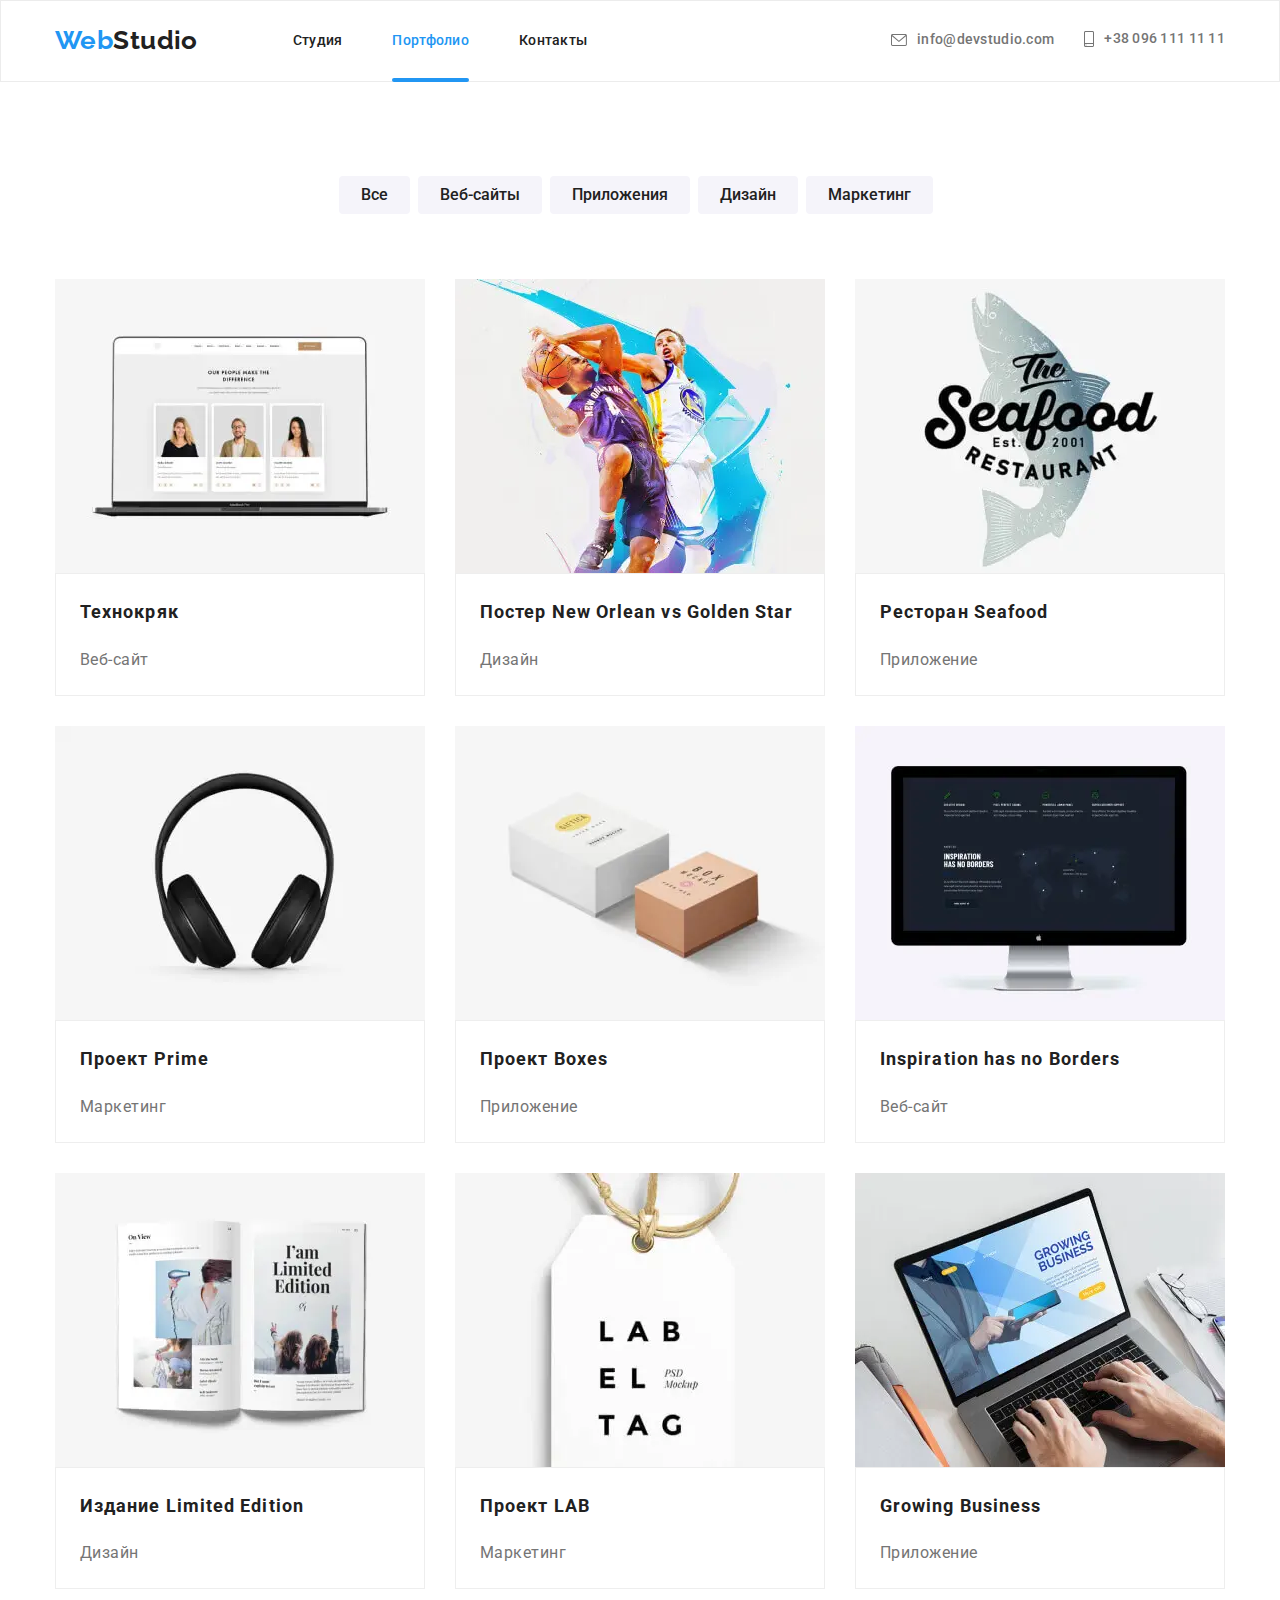
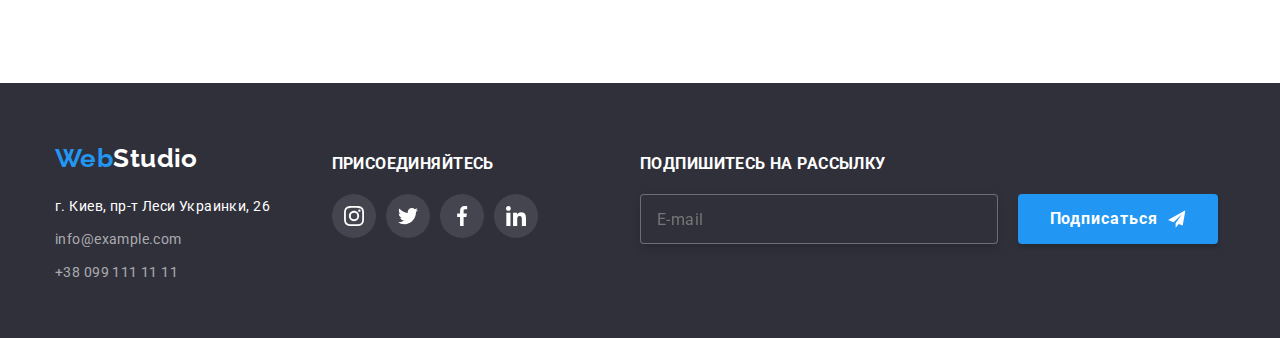
==== commit ad98ca21: "hero" ====
--- a/portfolio.html
+++ b/portfolio.html
@@ -168,13 +168,13 @@
         <h1 class="visually-hidden">Портфолио</h1>
         <ul class="control__list">
           <li class="control__item">
-            <button type="button" class="control__btn">Приложения</button>
+            <button type="button" class="control__btn">Все</button>
           </li>
           <li class="control__item">
             <button type="button" class="control__btn">Веб-сайты</button>
           </li>
           <li class="control__item">
-            <button type="button" class="control__btn">Все</button>
+            <button type="button" class="control__btn">Приложения</button>
           </li>
           <li class="control__item">
             <button type="button" class="control__btn">Дизайн</button>
@@ -191,7 +191,7 @@
                 <picture>
                   <source
                     srcset="
-                       ./images/portfolio/desktop/technocryk_desktop.webp    1x,
+                      ./images/portfolio/desktop/technocryk_desktop.webp    1x,
                       ./images/portfolio/desktop/technocryk@2x_desktop.webp 2x
                     "
                     media="(min-width: 1200px)"
@@ -215,7 +215,7 @@
                   />
                   <source
                     srcset="
-                       ./images/portfolio/desktop/technocryk_desktop.jpg    1x,
+                      ./images/portfolio/desktop/technocryk_desktop.jpg    1x,
                       ./images/portfolio/desktop/technocryk@2x_desktop.jpg 2x
                     "
                     media="(min-width: 1200px)"
@@ -266,7 +266,7 @@
                 <picture>
                   <source
                     srcset="
-                       ./images/portfolio/desktop/poster_desktop.webp    1x,
+                      ./images/portfolio/desktop/poster_desktop.webp    1x,
                       ./images/portfolio/desktop/poster@2x_desktop.webp 2x
                     "
                     media="(min-width: 1200px)"
@@ -290,7 +290,7 @@
                   />
                   <source
                     srcset="
-                       ./images/portfolio/desktop/poster_desktop.jpg    1x,
+                      ./images/portfolio/desktop/poster_desktop.jpg    1x,
                       ./images/portfolio/desktop/poster@2x_desktop.jpg 2x
                     "
                     media="(min-width: 1200px)"
@@ -342,7 +342,7 @@
                 <picture>
                   <source
                     srcset="
-                       ./images/portfolio/desktop/restaurant_desktop.webp    1x,
+                      ./images/portfolio/desktop/restaurant_desktop.webp    1x,
                       ./images/portfolio/desktop/restaurant@2x_desktop.webp 2x
                     "
                     media="(min-width: 1200px)"
@@ -366,7 +366,7 @@
                   />
                   <source
                     srcset="
-                       ./images/portfolio/desktop/restaurant_desktop.jpg    1x,
+                      ./images/portfolio/desktop/restaurant_desktop.jpg    1x,
                       ./images/portfolio/desktop/restaurant@2x_desktop.jpg 2x
                     "
                     media="(min-width: 1200px)"
@@ -416,7 +416,7 @@
                 <picture>
                   <source
                     srcset="
-                       ./images/portfolio/desktop/prime_desktop.webp    1x,
+                      ./images/portfolio/desktop/prime_desktop.webp    1x,
                       ./images/portfolio/desktop/prime@2x_desktop.webp 2x
                     "
                     media="(min-width: 1200px)"
@@ -440,7 +440,7 @@
                   />
                   <source
                     srcset="
-                       ./images/portfolio/desktop/prime_desktop.jpg    1x,
+                      ./images/portfolio/desktop/prime_desktop.jpg    1x,
                       ./images/portfolio/desktop/prime@2x_desktop.jpg 2x
                     "
                     media="(min-width: 1200px)"
@@ -490,7 +490,7 @@
                 <picture>
                   <source
                     srcset="
-                       ./images/portfolio/desktop/boxes_desktop.webp    1x,
+                      ./images/portfolio/desktop/boxes_desktop.webp    1x,
                       ./images/portfolio/desktop/boxes@2x_desktop.webp 2x
                     "
                     media="(min-width: 1200px)"
@@ -514,8 +514,8 @@
                   />
                   <source
                     srcset="
-                       ./images/portfolio/desktop/boxes_desktop.jpg    1x,
-                      ./images/portfolio/desktop/boxes@2x_desktop.jpg  2x
+                      ./images/portfolio/desktop/boxes_desktop.jpg    1x,
+                      ./images/portfolio/desktop/boxes@2x_desktop.jpg 2x
                     "
                     media="(min-width: 1200px)"
                     type="image/jpeg"
@@ -564,8 +564,8 @@
                 <picture>
                   <source
                     srcset="
-                       ./images/portfolio/desktop/inspiration_desktop.webp    1x,
-                      ./images/portfolio/desktop/inspiration@2x_desktop.webp  2x
+                      ./images/portfolio/desktop/inspiration_desktop.webp    1x,
+                      ./images/portfolio/desktop/inspiration@2x_desktop.webp 2x
                     "
                     media="(min-width: 1200px)"
                     type="image/jpeg"
@@ -588,7 +588,7 @@
                   />
                   <source
                     srcset="
-                       ./images/portfolio/desktop/inspiration_desktop.jpg    1x,
+                      ./images/portfolio/desktop/inspiration_desktop.jpg    1x,
                       ./images/portfolio/desktop/inspiration@2x_desktop.jpg 2x
                     "
                     media="(min-width: 1200px)"
@@ -639,7 +639,7 @@
                 <picture>
                   <source
                     srcset="
-                       ./images/portfolio/desktop/limited_desktop.webp    1x,
+                      ./images/portfolio/desktop/limited_desktop.webp    1x,
                       ./images/portfolio/desktop/limited@2x_desktop.webp 2x
                     "
                     media="(min-width: 1200px)"
@@ -663,7 +663,7 @@
                   />
                   <source
                     srcset="
-                       ./images/portfolio/desktop/limited_desktop.jpg    1x,
+                      ./images/portfolio/desktop/limited_desktop.jpg    1x,
                       ./images/portfolio/desktop/limited@2x_desktop.jpg 2x
                     "
                     media="(min-width: 1200px)"
@@ -713,7 +713,7 @@
                 <picture>
                   <source
                     srcset="
-                       ./images/portfolio/desktop/lab_desktop.webp    1x,
+                      ./images/portfolio/desktop/lab_desktop.webp    1x,
                       ./images/portfolio/desktop/lab@2x_desktop.webp 2x
                     "
                     media="(min-width: 1200px)"
@@ -737,7 +737,7 @@
                   />
                   <source
                     srcset="
-                       ./images/portfolio/desktop/lab_desktop.jpg    1x,
+                      ./images/portfolio/desktop/lab_desktop.jpg    1x,
                       ./images/portfolio/desktop/lab@2x_desktop.jpg 2x
                     "
                     media="(min-width: 1200px)"
@@ -787,7 +787,7 @@
                 <picture>
                   <source
                     srcset="
-                       ./images/portfolio/desktop/growing_desktop.webp    1x,
+                      ./images/portfolio/desktop/growing_desktop.webp    1x,
                       ./images/portfolio/desktop/growing@2x_desktop.webp 2x
                     "
                     media="(min-width: 1200px)"
@@ -811,7 +811,7 @@
                   />
                   <source
                     srcset="
-                       ./images/portfolio/desktop/growing_desktop.jpg    1x,
+                      ./images/portfolio/desktop/growing_desktop.jpg    1x,
                       ./images/portfolio/desktop/growing@2x_desktop.jpg 2x
                     "
                     media="(min-width: 1200px)"
@@ -979,5 +979,83 @@
         </div>
       </div>
     </footer>
+
+    <!--Модальное окно-->
+    <div class="backdrop is-hidden" data-modal>
+      <div class="modal">
+        <button class="modal__btn">
+          <svg data-modal-close class="modal__icon" width="11px" height="11px">
+            <use href="./images/icons.svg/sprite.svg#icon-close"></use>
+          </svg>
+        </button>
+
+        <form class="form">
+          <h2 class="form__title">Оставьте свои данные, мы вам перезвоним</h2>
+          <div class="form-group">
+            <label for="name" class="form-group__label">Имя</label>
+            <input
+              class="form-group__contact form-input"
+              type="text"
+              name="user-name"
+              id="name"
+            />
+            <svg class="form-group__icon">
+              <use href="./images/icons.svg/sprite.svg#icon-person"></use>
+            </svg>
+          </div>
+
+          <div class="form-group">
+            <label for="tel" class="form-group__label">Телефон</label>
+            <input
+              class="form-group__contact form-input"
+              type="tel"
+              name="tel"
+              id="tel"
+            />
+            <svg class="form-group__icon">
+              <use href="./images/icons.svg/sprite.svg#icon-phone"></use>
+            </svg>
+          </div>
+
+          <div class="form-group">
+            <label for="mail" class="form-group__label">Почта</label>
+            <input
+              class="form-group__contact form-input"
+              type="email"
+              name="mail"
+              id="mail"
+            />
+            <svg class="form-group__icon">
+              <use href="./images/icons.svg/sprite.svg#icon-email"></use>
+            </svg>
+          </div>
+
+          <div class="form-group__comment">
+            <label for="comment" class="form-group__label">Комментарий</label>
+            <textarea
+              class="form-group__contact form__textarea"
+              name="comment"
+              id="comment"
+              placeholder="Введите текст"
+            ></textarea>
+          </div>
+
+          <input
+            class="form__checkbox visually-hidden"
+            type="checkbox"
+            name="user-checkbox"
+            id="checkbox"
+          />
+          <label class="form__checkbox-label" for="checkbox">
+            Соглашаюсь с рассылкой и принимаю
+            <a href="" class="form__checkbox-link">Условия договора</a></label
+          >
+
+          <button type="submit" class="btn">Отправить</button>
+        </form>
+      </div>
+    </div>
+    <script src="./js/modal.js"></script>
+    <script src="./js/menu.js"></script>
   </body>
 </html>
--- a/css/main.css
+++ b/css/main.css
@@ -17,7 +17,6 @@
 *::before,
 *::after {
   box-sizing: inherit;
-  outline: 1px solid red;
 }
 
 body {
@@ -83,7 +82,7 @@
 
 img {
   display: block;
-  width: 100%;
+  max-width: 100%;
   height: auto;
 }
 
@@ -362,7 +361,8 @@
 }
 
 .control__item {
-  margin-left: 8px;
+  margin-right: 8px;
+  margin-bottom: 15px;
 }
 
 .control__btn {
@@ -375,7 +375,6 @@
   border-radius: 4px;
   border: none;
   padding: 6px 22px;
-  margin-bottom: 15px;
   min-width: 38px;
   color: var(--title-text-color);
   background-color: #f5f4fa;
@@ -488,41 +487,13 @@
   color: currentColor;
 }
 
-.social-menu__list {
-  display: flex;
-  flex-wrap: wrap;
-  margin-top: 64px;
-}
-
-.social-menu__item {
-  margin-bottom: 10px;
-}
-
-.social-menu__item:not(:last-child)::after {
-  content: '';
-  width: 22px;
-  border: 1px solid rgba(33, 33, 33, 0.2);
-  margin-right: 10px;
-  transform: rotate(90deg);
-  margin-left: 10px;
-}
-
-.social-menu__link {
-  font-weight: 500;
-  font-size: 18px;
-  line-height: 1.22;
-  letter-spacing: 0.02em;
-  text-decoration: none;
-  color: var(--accent-color);
-}
-
 .hero {
   max-width: 1600px;
   height: 600px;
   margin-left: auto;
   margin-right: auto;
   background-color: var(--dark-bg);
-  background-image: linear-gradient(to right, rgba(0, 0, 0, 0.4), rgba(0, 0, 0, 0.2)), url(../images/hero.jpg);
+  background-image: linear-gradient(to right, rgba(0, 0, 0, 0.4), rgba(0, 0, 0, 0.2)), url(../images/hero/hero_mobile.jpg);
   background-repeat: no-repeat;
   background-size: cover;
   background-position: center;
@@ -1117,7 +1088,7 @@
 .footer-social {
   text-align: center;
   width: 250px;
-  height: 135px;
+  margin-bottom: 60px;
 }
 
 @media screen and (min-width: 1200px) {
@@ -1150,7 +1121,6 @@
 .footer-social__icons {
   display: flex;
   padding: 0;
-  margin-bottom: 60px;
 }
 
 @media screen and (max-width: 1199.98px) {
@@ -1415,4 +1385,32 @@
   letter-spacing: 0.03em;
   color: var(--primary-text-color);
 }
+
+.social-menu__list {
+  display: flex;
+  flex-wrap: wrap;
+  margin-top: 64px;
+}
+
+.social-menu__item {
+  margin-bottom: 10px;
+}
+
+.social-menu__item:not(:last-child)::after {
+  content: '';
+  width: 22px;
+  border: 1px solid rgba(33, 33, 33, 0.2);
+  margin-right: 10px;
+  transform: rotate(90deg);
+  margin-left: 10px;
+}
+
+.social-menu__link {
+  font-weight: 500;
+  font-size: 18px;
+  line-height: 1.22;
+  letter-spacing: 0.02em;
+  text-decoration: none;
+  color: var(--accent-color);
+}
 /*# sourceMappingURL=main.css.map */